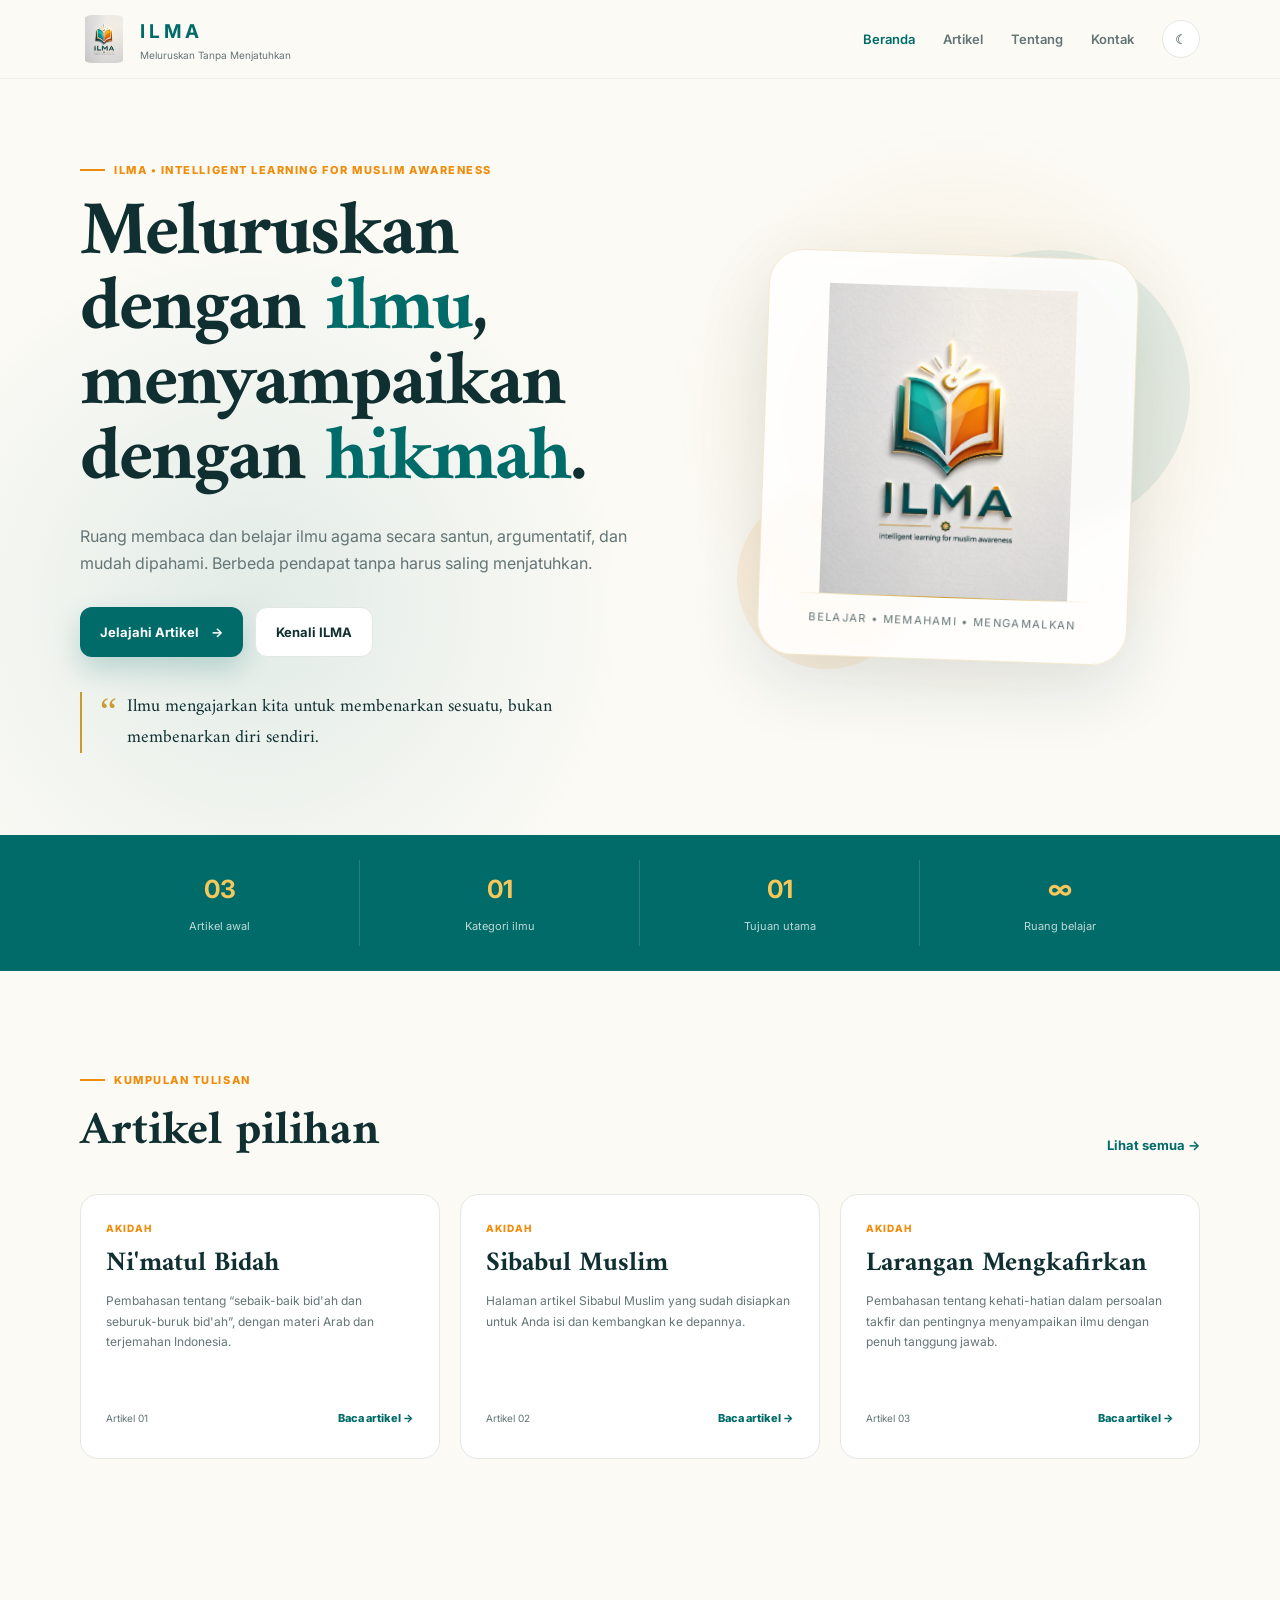
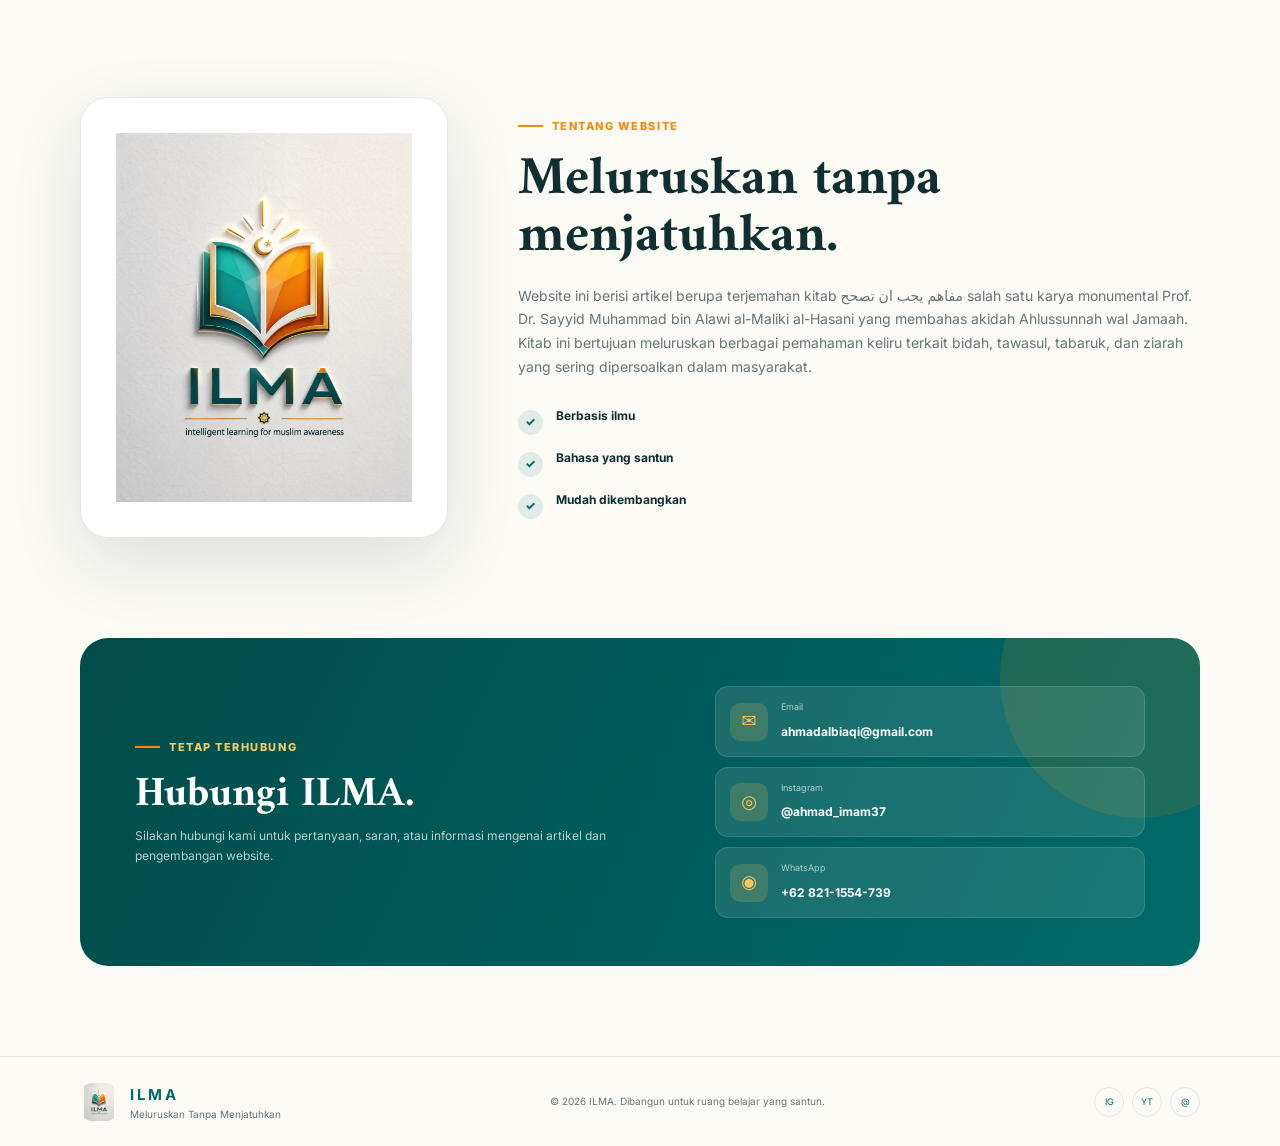
==== index.html @ 9eb2d955 "Add files via upload" ====
<!DOCTYPE html>
<html lang="id">
<head>
  <meta charset="UTF-8">
  <meta name="viewport" content="width=device-width, initial-scale=1.0">
  <meta name="description" content="Meluruskan Tanpa Menjatuhkan — ruang berbagi artikel ilmu agama dengan bahasa yang santun, ilmiah, dan mudah dipahami.">
  <title>Meluruskan Tanpa Menjatuhkan | ILMA</title>
  <link rel="preconnect" href="https://fonts.googleapis.com">
  <link rel="preconnect" href="https://fonts.gstatic.com" crossorigin>
  <link href="https://fonts.googleapis.com/css2?family=Amiri:wght@400;700&family=Inter:wght@400;500;600;700;800&display=swap" rel="stylesheet">
  <link rel="stylesheet" href="style.css">
</head>
<body id="home">
  <div class="progress" id="progress"></div>

  <header class="header" id="home">
    <div class="container nav-wrap">
      <a class="brand" href="#home" aria-label="Meluruskan Tanpa Menjatuhkan">
        <img src="logo.png" alt="Logo ILMA">
        <div>
          <strong>ILMA</strong>
          <span>Meluruskan Tanpa Menjatuhkan</span>
        </div>
      </a>

      <button class="menu-btn" id="menuBtn" aria-label="Buka menu">☰</button>
      <nav id="nav">
        <a class="active" href="#home">Beranda</a>
        <a href="#artikel">Artikel</a>
       
        <a href="#tentang">Tentang</a>
        <a href="#kontak">Kontak</a>
        <button class="theme-btn" id="themeBtn" aria-label="Ubah tema">☾</button>
      </nav>
    </div>
  </header>

  <main>
    <section class="hero">
      <div class="container hero-grid">
        <div class="hero-copy reveal">
          <div class="eyebrow"><span></span> ILMA • Intelligent Learning for Muslim Awareness</div>
          <h1>Meluruskan dengan <em>ilmu</em>, menyampaikan dengan <em>hikmah</em>.</h1>
          <p class="lead">Ruang membaca dan belajar ilmu agama secara santun, argumentatif, dan mudah dipahami. Berbeda pendapat tanpa harus saling menjatuhkan.</p>
          <div class="hero-actions">
            <a href="#artikel" class="btn primary">Jelajahi Artikel <span>→</span></a>
            <a href="#tentang" class="btn ghost">Kenali ILMA</a>
          </div>
          <div class="hero-note">
            <span class="quote-mark">“</span>
            <p>Ilmu mengajarkan kita untuk membenarkan sesuatu, bukan membenarkan diri sendiri.</p>
          </div>
        </div>
        <div class="hero-art reveal">
          <div class="orb orb-1"></div><div class="orb orb-2"></div>
          <div class="logo-card">
            <img src="logo.png" alt="Logo ILMA">
            <div class="card-line"></div>
            <p>Belajar • Memahami • Mengamalkan</p>
          </div>
        </div>
      </div>
    </section>

    <section class="stats">
      <div class="container stats-grid">
        <div><strong id="articleCount">12</strong><span>Artikel awal</span></div>
        <div><strong>01</strong><span>Kategori ilmu</span></div>
        <div><strong>01</strong><span>Tujuan utama</span></div>
        <div><strong>∞</strong><span>Ruang belajar</span></div>
      </div>
    </section>

    <section class="section" id="artikel">
      <div class="container">
        <div class="section-head">
          <div>
            <div class="eyebrow"><span></span> Kumpulan tulisan</div>
            <h2>Artikel pilihan</h2>
          </div>
          <a href="#" class="text-link" id="allArticles">Lihat semua →</a>
        </div>

       

        <div class="article-grid" id="articleGrid"></div>
        <div class="empty" id="emptyState">Artikel tidak ditemukan. Coba kata kunci lain.</div>
      </div>
    </section>

    
      <div class="container">
        <div class="section-head centered">
          <h1></h1>
          
        </div>
       
      </div>
   

    <section class="about section" id="tentang">
      <div class="container about-grid">
        <div class="about-logo"><img src="logo.png" alt="Logo ILMA"></div>
        <div>
          <div class="eyebrow"><span></span> Tentang website</div>
          <h2>Meluruskan tanpa menjatuhkan.</h2>
          <p>Website ini berisi artikel berupa terjemahan kitab مفاهم يجب ان تصحح salah satu karya monumental Prof. Dr. Sayyid Muhammad bin Alawi al-Maliki al-Hasani yang membahas akidah Ahlussunnah wal Jamaah. Kitab ini bertujuan meluruskan berbagai pemahaman keliru terkait bidah, tawasul, tabaruk, dan ziarah yang sering dipersoalkan dalam masyarakat.</p>
          <div class="principles">
            <div><span>✓</span><p><strong>Berbasis ilmu</strong></p></div>
            <div><span>✓</span><p><strong>Bahasa yang santun</strong></p></div>
            <div><span>✓</span><p><strong>Mudah dikembangkan</strong></p></div>
          </div>
        </div>
      </div>
    </section>

    <section class="newsletter" id="kontak">
      <div class="container newsletter-box contact-box">
        <div class="contact-intro">
          <div class="eyebrow light"><span></span> Tetap terhubung</div>
          <h2>Hubungi ILMA.</h2>
          <p>Silakan hubungi kami untuk pertanyaan, saran, atau informasi mengenai artikel dan pengembangan website.</p>
        </div>
        <div class="contact-list">
          <a href="mailto:ahmadalbiaqi@gmail.com" class="contact-item">
            <span class="contact-icon">✉</span><span><small>Email</small><strong>ahmadalbiaqi@gmail.com</strong></span>
          </a>
          <a href="https://instagram.com/ahmad_imam37" target="_blank" rel="noopener" class="contact-item">
            <span class="contact-icon">◎</span><span><small>Instagram</small><strong>@ahmad_imam37</strong></span>
          </a>
          <a href="https://wa.me/628211554739" target="_blank" rel="noopener" class="contact-item">
            <span class="contact-icon">◉</span><span><small>WhatsApp</small><strong>+62 821-1554-739</strong></span>
          </a>
        </div>
      </div>
    </section>
  </main>

  <footer>
    <div class="container footer-grid">
      <div class="brand footer-brand"><img src="logo.png" alt="Logo ILMA"><div><strong>ILMA</strong><span>Meluruskan Tanpa Menjatuhkan</span></div></div>
      <p>© <span id="year"></span> ILMA. Dibangun untuk ruang belajar yang santun.</p>
      <div class="socials"><a href="#" aria-label="Instagram">IG</a><a href="#" aria-label="YouTube">YT</a><a href="#" aria-label="Email">@</a></div>
    </div>
  </footer>

  <div class="modal" id="articleModal" aria-hidden="true">
    <div class="modal-backdrop" id="modalBackdrop"></div>
    <article class="modal-card">
      <button class="close" id="closeModal">×</button>
      <div class="eyebrow" id="modalCategory"><span></span> Artikel</div>
      <h2 id="modalTitle"></h2>
      <p class="modal-meta" id="modalMeta"></p>
      <div class="modal-body" id="modalBody"></div>
    </article>
  </div>

  <div class="toast" id="toast"></div>
  <script src="script.js"></script>
</body>
</html>
---- style.css ----
/* =========================================================
   ILMA - MELURUSKAN TANPA MENJATUHKAN
   RESPONSIVE CSS
========================================================= */

* {
  box-sizing: border-box;
  margin: 0;
  padding: 0;
}

:root {
  --teal: #006b68;
  --teal-dark: #004c4b;
  --orange: #ef8c0c;
  --gold: #c99a2e;

  --cream: #fbfaf5;
  --ink: #102f31;
  --muted: #647576;
  --white: #ffffff;
  --line: #e4e8e2;

  --shadow:
    0 24px 70px rgba(16, 47, 49, .12);

  --radius: 18px;
}

html {
  scroll-behavior: smooth;
  scroll-padding-top: 80px;
}

body {
  min-height: 100vh;

  font-family:
    Inter,
    system-ui,
    -apple-system,
    BlinkMacSystemFont,
    "Segoe UI",
    sans-serif;

  color: var(--ink);
  background: var(--cream);

  line-height: 1.7;

  overflow-x: hidden;

  transition:
    background .3s ease,
    color .3s ease;
}

body.dark {
  --cream: #0d1c1d;
  --ink: #edf5f1;
  --muted: #a8b9b7;
  --white: #132526;
  --line: #294142;

  background: #0d1c1d;
}

body.menu-open {
  overflow: hidden;
}

a {
  text-decoration: none;
  color: inherit;
}

button,
input,
select {
  font: inherit;
}

button {
  cursor: pointer;
}

img {
  max-width: 100%;
  display: block;
}

/* =========================================================
   CONTAINER
========================================================= */

.container {
  width: min(
    1120px,
    calc(100% - 40px)
  );

  margin-inline: auto;
}

/* =========================================================
   PROGRESS
========================================================= */

.progress {
  position: fixed;

  top: 0;
  left: 0;

  width: 0;
  height: 3px;

  background:
    linear-gradient(
      90deg,
      var(--teal),
      var(--gold),
      var(--orange)
    );

  z-index: 9999;
}

/* =========================================================
   HEADER
========================================================= */

.header {
  position: sticky;

  top: 0;

  z-index: 1000;

  background:
    rgba(251, 250, 245, .88);

  backdrop-filter: blur(18px);

  border-bottom:
    1px solid rgba(0, 0, 0, .05);

  transition:
    background .3s ease,
    border-color .3s ease;
}

.dark .header {
  background:
    rgba(13, 28, 29, .90);

  border-color:
    rgba(255, 255, 255, .06);
}

.nav-wrap {
  min-height: 78px;

  display: flex;

  align-items: center;

  justify-content: space-between;

  gap: 20px;

  position: relative;
}

/* =========================================================
   BRAND
========================================================= */

.brand {
  display: flex;

  align-items: center;

  gap: 12px;

  min-width: 0;
}

.brand img {
  width: 48px;
  height: 48px;

  object-fit: contain;

  border-radius: 12px;

  flex: none;
}

.brand strong {
  display: block;

  font-size: 19px;

  letter-spacing: .2em;

  color: var(--teal);
}

.brand span {
  display: block;

  font-size: 10px;

  color: var(--muted);

  line-height: 1.4;
}

/* =========================================================
   NAVIGATION
========================================================= */

nav {
  display: flex;

  align-items: center;

  gap: 28px;

  font-size: 13px;

  font-weight: 600;
}

nav a {
  color: var(--muted);

  transition:
    color .2s ease;
}

nav a:hover,
nav a.active {
  color: var(--teal);
}

.theme-btn,
.menu-btn {
  border:
    1px solid var(--line);

  background:
    var(--white);

  color:
    var(--ink);

  width: 38px;
  height: 38px;

  border-radius: 50%;

  display: grid;
  place-items: center;

  transition:
    .2s ease;
}

.theme-btn:hover,
.menu-btn:hover {
  background:
    var(--teal);

  color:
    #fff;

  border-color:
    var(--teal);

  transform:
    translateY(-2px);
}

.menu-btn {
  display: none;

  font-size: 20px;

  line-height: 1;
}

/* =========================================================
   HERO
========================================================= */

.hero {
  overflow: hidden;

  min-height: 650px;

  display: flex;

  align-items: center;

  position: relative;

  background:
    radial-gradient(
      circle at 75% 45%,
      rgba(239, 140, 12, .12),
      transparent 28%
    ),

    radial-gradient(
      circle at 20% 70%,
      rgba(0, 107, 104, .10),
      transparent 32%
    );
}

.hero-grid {
  display: grid;

  grid-template-columns:
    minmax(0, 1.05fr)
    minmax(0, .95fr);

  gap: 60px;

  align-items: center;

  padding: 82px 0;
}

.hero-copy {
  min-width: 0;
}

.eyebrow {
  display: flex;

  align-items: center;

  gap: 9px;

  color: var(--orange);

  font-size: 11px;

  font-weight: 800;

  text-transform: uppercase;

  letter-spacing: .14em;

  margin-bottom: 17px;
}

.eyebrow span {
  width: 25px;
  height: 2px;

  background:
    var(--orange);

  display: inline-block;

  flex: none;
}

.hero h1 {
  font-family:
    Amiri,
    Georgia,
    serif;

  font-size:
    clamp(48px, 6vw, 78px);

  line-height:
    .98;

  letter-spacing:
    -.025em;

  font-weight:
    700;

  max-width:
    700px;
}

.hero h1 em {
  font-style: normal;

  color:
    var(--teal);
}

.lead {
  font-size: 16px;

  color:
    var(--muted);

  max-width:
    600px;

  margin:
    25px 0 30px;
}

.hero-actions {
  display: flex;

  gap: 12px;

  flex-wrap: wrap;
}

.btn {
  display: inline-flex;

  align-items: center;

  justify-content: center;

  gap: 12px;

  border: 0;

  border-radius: 12px;

  padding:
    13px 20px;

  font-weight: 700;

  font-size: 13px;

  transition:
    .25s ease;

  min-height: 46px;
}

.btn.primary {
  background:
    var(--teal);

  color:
    white;

  box-shadow:
    0 12px 28px
    rgba(0, 107, 104, .22);
}

.btn.primary:hover {
  transform:
    translateY(-2px);

  background:
    var(--teal-dark);
}

.btn.ghost {
  border:
    1px solid var(--line);

  background:
    var(--white);

  color:
    var(--ink);
}

.btn.ghost:hover {
  border-color:
    var(--teal);

  color:
    var(--teal);
}

.hero-note {
  margin-top: 35px;

  padding-left: 18px;

  border-left:
    2px solid var(--gold);

  display: flex;

  gap: 10px;

  max-width: 530px;
}

.quote-mark {
  font-family: Georgia;

  font-size: 38px;

  line-height: 1;

  color:
    var(--gold);

  flex: none;
}

.hero-note p {
  font-family:
    Amiri,
    Georgia,
    serif;

  font-size: 18px;
}

/* =========================================================
   HERO ART
========================================================= */

.hero-art {
  min-height: 460px;

  display: grid;

  place-items: center;

  position: relative;
}

.logo-card {
  width:
    min(370px, 82%);

  padding:
    32px 35px 28px;

  background:
    rgba(255, 255, 255, .82);

  border:
    1px solid
    rgba(201, 154, 46, .22);

  border-radius: 35px;

  box-shadow:
    var(--shadow);

  transform:
    rotate(2deg);

  text-align:
    center;

  position:
    relative;

  z-index: 2;

  backdrop-filter:
    blur(8px);
}

.dark .logo-card {
  background:
    rgba(19, 37, 38, .90);
}

.logo-card img {
  width: 100%;

  height: 310px;

  object-fit:
    contain;
}

.card-line {
  height: 1px;

  background:
    linear-gradient(
      90deg,
      transparent,
      var(--gold),
      transparent
    );
}

.logo-card p {
  font-size: 11px;

  letter-spacing: .12em;

  color:
    var(--muted);

  margin-top: 14px;

  text-transform: uppercase;
}

.orb {
  position: absolute;

  border-radius: 50%;

  pointer-events: none;
}

.orb-1 {
  width: 280px;
  height: 280px;

  background:
    rgba(0, 107, 104, .09);

  top: 5%;
  right: 2%;
}

.orb-2 {
  width: 180px;
  height: 180px;

  background:
    rgba(239, 140, 12, .10);

  bottom: 4%;
  left: 8%;
}

/* =========================================================
   STATS
========================================================= */

.stats {
  background:
    var(--teal);

  color:
    white;
}

.stats-grid {
  display:
    grid;

  grid-template-columns:
    repeat(4, 1fr);

  padding:
    25px 0;
}

.stats-grid div {
  padding:
    8px 25px;

  border-right:
    1px solid
    rgba(255, 255, 255, .15);

  text-align:
    center;
}

.stats-grid div:last-child {
  border: 0;
}

.stats strong {
  display: block;

  font-size: 25px;

  color:
    #f6c75b;
}

.stats span {
  font-size: 11px;

  opacity: .75;
}

/* =========================================================
   SECTIONS
========================================================= */

.section {
  padding:
    100px 0;
}

.section-head {
  display: flex;

  align-items: end;

  justify-content: space-between;

  gap: 20px;

  margin-bottom: 38px;
}

.section-head h2,
.about h2,
.newsletter h2 {
  font-family:
    Amiri,
    Georgia,
    serif;

  font-size: 47px;

  line-height:
    1.05;
}

.text-link {
  font-size: 13px;

  font-weight: 700;

  color:
    var(--teal);

  white-space:
    nowrap;
}

/* =========================================================
   SEARCH
========================================================= */

.search-row {
  display: flex;

  gap: 12px;

  margin-bottom: 25px;
}

.search-box {
  min-height: 50px;

  display: flex;

  align-items: center;

  gap: 10px;

  background:
    var(--white);

  border:
    1px solid
    var(--line);

  border-radius:
    12px;

  padding:
    0 15px;

  flex: 1;

  min-width: 0;
}

.search-box span {
  font-size: 25px;

  color:
    var(--muted);
}

.search-box input {
  border: 0;

  outline: 0;

  background:
    transparent;

  color:
    var(--ink);

  width: 100%;

  min-width: 0;

  font-size: 13px;
}

select {
  border:
    1px solid
    var(--line);

  background:
    var(--white);

  color:
    var(--ink);

  border-radius:
    12px;

  padding:
    0 15px;

  min-width:
    170px;

  min-height:
    50px;

  outline:
    0;
}

/* =========================================================
   ARTICLE
========================================================= */

.article-grid {
  display:
    grid;

  grid-template-columns:
    repeat(3, minmax(0, 1fr));

  gap:
    20px;
}

.article {
  background:
    var(--white);

  border:
    1px solid
    var(--line);

  border-radius:
    18px;

  padding:
    25px;

  transition:
    .25s;

  display:
    flex;

  flex-direction:
    column;

  min-height:
    265px;

  overflow:
    hidden;
}

.article:hover {
  transform:
    translateY(-5px);

  box-shadow:
    0 18px 45px
    rgba(16, 47, 49, .08);

  border-color:
    rgba(0, 107, 104, .25);
}

.article-tag {
  font-size: 10px;

  color:
    var(--orange);

  font-weight:
    800;

  text-transform:
    uppercase;

  letter-spacing:
    .1em;
}

.article h3 {
  font-family:
    Amiri,
    Georgia,
    serif;

  font-size:
    27px;

  line-height:
    1.12;

  margin:
    12px 0;
}

.article p {
  font-size:
    12px;

  color:
    var(--muted);

  line-height:
    1.7;
}

.article-bottom {
  margin-top:
    auto;

  padding-top:
    20px;

  display:
    flex;

  justify-content:
    space-between;

  align-items:
    center;

  gap:
    10px;
}

.article-date {
  font-size:
    10px;

  color:
    var(--muted);
}

.read {
  border: 0;

  background: transparent;

  font-size:
    11px;

  font-weight:
    800;

  color:
    var(--teal);

  padding:
    5px 0;
}

.empty {
  display: none;

  text-align: center;

  padding:
    50px;

  color:
    var(--muted);
}

/* =========================================================
   CATEGORIES
========================================================= */

.categories {
  padding:
    100px 0;

  background:
    #f1f3ed;
}

.dark .categories {
  background:
    #122526;
}

.centered {
  justify-content:
    center;

  text-align:
    center;
}

.category-grid {
  display:
    grid;

  grid-template-columns:
    repeat(4, minmax(0, 1fr));

  gap:
    16px;
}

.category-card {
  position:
    relative;

  text-align:
    left;

  border:
    1px solid
    var(--line);

  background:
    var(--white);

  padding:
    27px;

  border-radius:
    18px;

  transition:
    .25s;

  color:
    var(--ink);

  cursor:
    pointer;
}

.category-card:hover {
  transform:
    translateY(-5px);

  border-color:
    var(--gold);

  box-shadow:
    var(--shadow);
}

.category-card b {
  font-size:
    10px;

  color:
    var(--gold);
}

.category-card span {
  display:
    block;

  font-size:
    30px;

  color:
    var(--teal);

  margin:
    16px 0 5px;
}

.category-card h3 {
  font-family:
    Amiri,
    Georgia,
    serif;

  font-size:
    28px;
}

.category-card p {
  font-size:
    11px;

  color:
    var(--muted);

  line-height:
    1.6;

  margin-top:
    4px;
}

/* =========================================================
   ABOUT
========================================================= */

.about-grid {
  display:
    grid;

  grid-template-columns:
    .7fr 1.3fr;

  gap:
    70px;

  align-items:
    center;
}

.about-logo {
  display:
    grid;

  place-items:
    center;

  background:
    var(--white);

  border:
    1px solid
    var(--line);

  border-radius:
    28px;

  padding:
    35px;

  box-shadow:
    var(--shadow);
}

.about-logo img {
  width:
    100%;

  max-width:
    320px;
}

.about h2 {
  font-size:
    54px;

  margin-bottom:
    18px;
}

.about > div > div > p {
  font-size:
    14px;

  color:
    var(--muted);
}

.principles {
  margin-top:
    28px;

  display:
    grid;

  gap:
    14px;
}

.principles > div {
  display:
    flex;

  gap:
    13px;

  align-items:
    flex-start;
}

.principles span {
  background:
    rgba(0, 107, 104, .1);

  color:
    var(--teal);

  width:
    25px;

  height:
    25px;

  border-radius:
    50%;

  display:
    grid;

  place-items:
    center;

  font-weight:
    800;

  font-size:
    12px;

  flex:
    none;

  margin-top:
    3px;
}

.principles p {
  font-size:
    12px;

  color:
    var(--muted);

  line-height:
    1.55;
}

.principles strong {
  color:
    var(--ink);
}

/* =========================================================
   CONTACT
========================================================= */

.newsletter {
  padding:
    0 0 90px;
}

.newsletter-box {
  background:
    linear-gradient(
      115deg,
      var(--teal-dark),
      var(--teal)
    );

  border-radius:
    28px;

  padding:
    48px 55px;

  color:
    white;

  display:
    flex;

  align-items:
    center;

  justify-content:
    space-between;

  gap:
    35px;

  overflow:
    hidden;

  position:
    relative;
}

.newsletter-box::after {
  content: "";

  position:
    absolute;

  width:
    280px;

  height:
    280px;

  border-radius:
    50%;

  background:
    rgba(239, 140, 12, .13);

  right:
    -80px;

  top:
    -100px;

  pointer-events:
    none;
}

.contact-intro {
  flex:
    1;

  position:
    relative;

  z-index:
    1;
}

.contact-intro h2 {
  font-family:
    Amiri,
    Georgia,
    serif;

  font-size:
    42px;

  margin:
    8px 0;
}

.contact-intro p {
  opacity:
    .72;

  font-size:
    12px;

  max-width:
    500px;
}

.eyebrow.light {
  color:
    #f4c967;
}

.contact-list {
  width:
    min(430px, 100%);

  display:
    grid;

  gap:
    10px;

  position:
    relative;

  z-index:
    1;
}

.contact-item {
  display:
    flex;

  align-items:
    center;

  gap:
    13px;

  text-decoration:
    none;

  color:
    white;

  background:
    rgba(255, 255, 255, .10);

  border:
    1px solid
    rgba(255, 255, 255, .12);

  border-radius:
    13px;

  padding:
    12px 14px;

  transition:
    .2s;

  min-width:
    0;
}

.contact-item:hover {
  transform:
    translateX(4px);

  background:
    rgba(255, 255, 255, .16);
}

.contact-icon {
  width:
    38px;

  height:
    38px;

  display:
    grid;

  place-items:
    center;

  border-radius:
    10px;

  background:
    rgba(246, 199, 91, .16);

  color:
    #f6c75b;

  font-size:
    18px;

  flex:
    none;
}

.contact-item small {
  display:
    block;

  font-size:
    9px;

  opacity:
    .65;

  margin-bottom:
    2px;
}

.contact-item strong {
  font-size:
    12px;

  word-break:
    break-word;
}

/* =========================================================
   FOOTER
========================================================= */

footer {
  border-top:
    1px solid
    var(--line);

  padding:
    25px 0;
}

.footer-grid {
  display:
    flex;

  align-items:
    center;

  justify-content:
    space-between;

  gap:
    20px;
}

.footer-brand img {
  width:
    38px;

  height:
    38px;
}

.footer-brand strong {
  font-size:
    15px;
}

.footer-grid > p {
  font-size:
    10px;

  color:
    var(--muted);

  text-align:
    center;
}

.socials {
  display:
    flex;

  gap:
    8px;
}

.socials a {
  width:
    30px;

  height:
    30px;

  border:
    1px solid
    var(--line);

  border-radius:
    50%;

  display:
    grid;

  place-items:
    center;

  font-size:
    9px;

  color:
    var(--teal);
}

/* =========================================================
   MODAL
========================================================= */

.modal {
  position:
    fixed;

  inset:
    0;

  z-index:
    5000;

  display:
    none;

  align-items:
    center;

  justify-content:
    center;

  padding:
    20px;
}

.modal.show {
  display:
    flex;
}

.modal-backdrop {
  position:
    absolute;

  inset:
    0;

  background:
    rgba(4, 20, 20, .72);

  backdrop-filter:
    blur(6px);
}

.modal-card {
  position:
    relative;

  z-index:
    1;

  width:
    min(720px, 100%);

  max-height:
    85vh;

  overflow:
    auto;

  background:
    var(--white);

  border-radius:
    24px;

  padding:
    40px;

  box-shadow:
    var(--shadow);
}

.close {
  position:
    absolute;

  right:
    18px;

  top:
    15px;

  border:
    0;

  background:
    transparent;

  color:
    var(--muted);

  font-size:
    28px;

  width:
    40px;

  height:
    40px;
}

.close:hover {
  color:
    var(--orange);
}

.modal-card h2 {
  font-family:
    Amiri,
    Georgia,
    serif;

  font-size:
    42px;

  line-height:
    1.1;

  margin:
    8px 0;
}

.modal-meta {
  font-size:
    11px;

  color:
    var(--muted);

  margin-bottom:
    25px;
}

.modal-body {
  font-size:
    14px;

  color:
    var(--muted);
}

.modal-body p {
  margin-bottom:
    16px;
}

.modal-read {
  display:
    inline-flex !important;

  margin-top:
    10px;
}

/* =========================================================
   TOAST
========================================================= */

.toast {
  position:
    fixed;

  right:
    20px;

  bottom:
    20px;

  background:
    var(--ink);

  color:
    var(--white);

  padding:
    13px 18px;

  border-radius:
    10px;

  font-size:
    12px;

  transform:
    translateY(100px);

  opacity:
    0;

  transition:
    .3s;

  z-index:
    8000;
}

.toast.show {
  transform:
    translateY(0);

  opacity:
    1;
}

/* =========================================================
   REVEAL ANIMATION
========================================================= */

.reveal {
  opacity:
    0;

  transform:
    translateY(18px);

  transition:
    .7s ease;
}

.reveal.visible {
  opacity:
    1;

  transform:
    none;
}

/* =========================================================
   TABLET
========================================================= */

@media (max-width: 900px) {

  .container {
    width:
      min(
        100% - 32px,
        1120px
      );
  }

  .nav-wrap {
    min-height:
      70px;
  }

  /* Mobile navigation */

  .menu-btn {
    display:
      grid;
  }

  nav {
    display:
      none;

    position:
      absolute;

    top:
      calc(100% + 1px);

    left:
      -16px;

    right:
      -16px;

    background:
      var(--white);

    border-bottom:
      1px solid
      var(--line);

    padding:
      18px 16px 22px;

    flex-direction:
      column;

    align-items:
      stretch;

    gap:
      4px;

    box-shadow:
      0 18px 35px
      rgba(16, 47, 49, .08);
  }

  nav.open {
    display:
      flex;
  }

  nav a {
    width:
      100%;

    padding:
      12px 10px;

    border-radius:
      10px;
  }

  nav a:hover {
    background:
      rgba(0, 107, 104, .07);
  }

  .theme-btn {
    margin-top:
      8px;

    width:
      42px;

    height:
      42px;
  }

  /* Hero */

  .hero {
    min-height:
      auto;
  }

  .hero-grid {
    grid-template-columns:
      1fr;

    gap:
      40px;

    padding:
      65px 0;
  }

  .hero-copy {
    text-align:
      center;
  }

  .eyebrow {
    justify-content:
      center;
  }

  .hero h1 {
    max-width:
      760px;

    margin-inline:
      auto;
  }

  .lead {
    margin-inline:
      auto;
  }

  .hero-actions {
    justify-content:
      center;
  }

  .hero-note {
    margin-inline:
      auto;

    text-align:
      left;
  }

  .hero-art {
    min-height:
      390px;
  }

  /* Stats */

  .stats-grid {
    grid-template-columns:
      repeat(2, 1fr);
  }

  .stats-grid div {
    border-right:
      1px solid
      rgba(255, 255, 255, .15);
  }

  .stats-grid div:nth-child(2) {
    border-right:
      0;
  }

  .stats-grid div:nth-child(3),
  .stats-grid div:nth-child(4) {
    margin-top:
      8px;
  }

  /* Articles */

  .article-grid {
    grid-template-columns:
      repeat(2, minmax(0, 1fr));
  }

  /* Categories */

  .category-grid {
    grid-template-columns:
      repeat(2, minmax(0, 1fr));
  }

  /* About */

  .about-grid {
    grid-template-columns:
      1fr;

    gap:
      45px;
  }

  .about-logo {
    max-width:
      430px;

    width:
      100%;

    margin-inline:
      auto;
  }

  /* Contact */

  .newsletter-box {
    display:
      block;

    padding:
      42px 35px;
  }

  .contact-list {
    margin-top:
      28px;

    width:
      100%;
  }

}

/* =========================================================
   MOBILE
========================================================= */

@media (max-width: 600px) {

  body {
    font-size:
      14px;
  }

  .container {
    width:
      calc(100% - 28px);
  }

  /* Header */

  .nav-wrap {
    min-height:
      66px;
  }

  .brand {
    gap:
      9px;
  }

  .brand img {
    width:
      39px;

    height:
      39px;
  }

  .brand strong {
    font-size:
      15px;

    letter-spacing:
      .16em;
  }

  .brand span {
    font-size:
      8px;
  }

  nav {
    left:
      -14px;

    right:
      -14px;
  }

  /* Hero */

  .hero-grid {
    padding:
      52px 0 60px;

    gap:
      30px;
  }

  .eyebrow {
    font-size:
      8px;

    letter-spacing:
      .10em;

    margin-bottom:
      13px;

    gap:
      6px;
  }

  .eyebrow span {
    width:
      18px;
  }

  .hero h1 {
    font-size:
      clamp(
        38px,
        12vw,
        54px
      );

    line-height:
      1.04;
  }

  .lead {
    font-size:
      13px;

    line-height:
      1.75;

    margin:
      18px auto 23px;
  }

  .hero-actions {
    display:
      grid;

    grid-template-columns:
      1fr;

    width:
      min(100%, 330px);

    margin-inline:
      auto;
  }

  .btn {
    width:
      100%;

    min-height:
      45px;

    padding:
      11px 15px;
  }

  .hero-note {
    margin-top:
      26px;

    padding-left:
      12px;

    gap:
      7px;
  }

  .quote-mark {
    font-size:
      30px;
  }

  .hero-note p {
    font-size:
      15px;

    line-height:
      1.7;
  }

  /* Hero image */

  .hero-art {
    min-height:
      300px;
  }

  .logo-card {
    width:
      min(290px, 82%);

    padding:
      20px 20px 17px;

    border-radius:
      25px;
  }

  .logo-card img {
    height:
      220px;
  }

  .logo-card p {
    font-size:
      8px;

    margin-top:
      10px;
  }

  .orb-1 {
    width:
      190px;

    height:
      190px;
  }

  .orb-2 {
    width:
      120px;

    height:
      120px;
  }

  /* Stats */

  .stats-grid {
    padding:
      15px 0;
  }

  .stats-grid div {
    padding:
      8px 10px;
  }

  .stats strong {
    font-size:
      20px;
  }

  .stats span {
    font-size:
      9px;
  }

  /* Sections */

  .section,
  .categories {
    padding:
      65px 0;
  }

  .section-head {
    display:
      block;

    margin-bottom:
      24px;
  }

  .section-head h2,
  .about h2 {
    font-size:
      39px;

    line-height:
      1.1;
  }

  .text-link {
    display:
      inline-block;

    margin-top:
      12px;

    font-size:
      11px;
  }

  /* Search */

  .search-row {
    display:
      block;

    margin-bottom:
      20px;
  }

  .search-box {
    width:
      100%;

    min-height:
      48px;

    margin-bottom:
      9px;
  }

  select {
    width:
      100%;

    min-height:
      48px;
  }

  /* Articles */

  .article-grid {
    grid-template-columns:
      1fr;

    gap:
      14px;
  }

  .article {
    min-height:
      230px;

    padding:
      20px;

    border-radius:
      16px;
  }

  .article h3 {
    font-size:
      25px;
  }

  .article p {
    font-size:
      11px;
  }

  /* Categories */

  .category-grid {
    grid-template-columns:
      1fr;

    gap:
      12px;
  }

  .category-card {
    padding:
      21px;

    border-radius:
      15px;
  }

  .category-card h3 {
    font-size:
      25px;
  }

  /* About */

  .about h2 {
    font-size:
      38px;
  }

  .about > div > div > p {
    font-size:
      13px;

    line-height:
      1.75;
  }

  .principles {
    margin-top:
      22px;
  }

  .principles p {
    font-size:
      11px;
  }

  /* Contact */

  .newsletter {
    padding:
      0 0 60px;
  }

  .newsletter-box {
    padding:
      32px 20px;

    border-radius:
      22px;
  }

  .contact-intro h2 {
    font-size:
      35px;
  }

  .contact-intro p {
    font-size:
      11px;

    line-height:
      1.7;
  }

  .contact-list {
    margin-top:
      22px;
  }

  .contact-item {
    padding:
      10px;

    gap:
      10px;
  }

  .contact-icon {
    width:
      34px;

    height:
      34px;

    font-size:
      15px;
  }

  .contact-item strong {
    font-size:
      10px;
  }

  /* Footer */

  footer {
    padding:
      20px 0;
  }

  .footer-grid {
    flex-direction:
      column;

    align-items:
      center;

    text-align:
      center;
  }

  .footer-brand {
    margin-inline:
      auto;
  }

  .footer-grid > p {
    order:
      3;

    font-size:
      9px;
  }

  .socials {
    align-self:
      center;
  }

  /* Modal */

  .modal {
    padding:
      10px;
  }

  .modal-card {
    width:
      100%;

    max-height:
      90vh;

    padding:
      55px 20px 25px;

    border-radius:
      20px;
  }

  .modal-card h2 {
    font-size:
      34px;
  }

  .modal-body {
    font-size:
      13px;

    line-height:
      1.8;
  }

  .modal-read {
    width:
      100%;
  }

  /* Toast */

  .toast {
    left:
      50%;

    right:
      auto;

    bottom:
      15px;

    transform:
      translate(-50%, 100px);

    width:
      max-content;

    max-width:
      calc(100% - 30px);

    text-align:
      center;
  }

  .toast.show {
    transform:
      translate(-50%, 0);
  }
}

/* =========================================================
   EXTRA SMALL PHONE
   320px - 380px
========================================================= */

@media (max-width: 380px) {

  .container {
    width:
      calc(100% - 20px);
  }

  .brand strong {
    font-size:
      13px;
  }

  .brand span {
    font-size:
      7px;
  }

  .hero h1 {
    font-size:
      36px;
  }

  .hero-art {
    min-height:
      270px;
  }

  .logo-card {
    width:
      84%;

    padding:
      17px;
  }

  .logo-card img {
    height:
      190px;
  }

  .stats strong {
    font-size:
      18px;
  }

  .stats span {
    font-size:
      8px;
  }

  .section,
  .categories {
    padding:
      55px 0;
  }

  .section-head h2,
  .about h2 {
    font-size:
      34px;
  }

  .article {
    padding:
      18px;
  }

  .article h3 {
    font-size:
      23px;
  }

  .contact-item strong {
    font-size:
      9px;
  }
}

/* =========================================================
   ACCESSIBILITY
========================================================= */

button:focus-visible,
a:focus-visible,
input:focus-visible,
select:focus-visible {
  outline:
    3px solid
    rgba(0, 107, 104, .35);

  outline-offset:
    2px;
}

/* =========================================================
   SELECTION
========================================================= */

::selection {
  background:
    var(--gold);

  color:
    #fff;
}
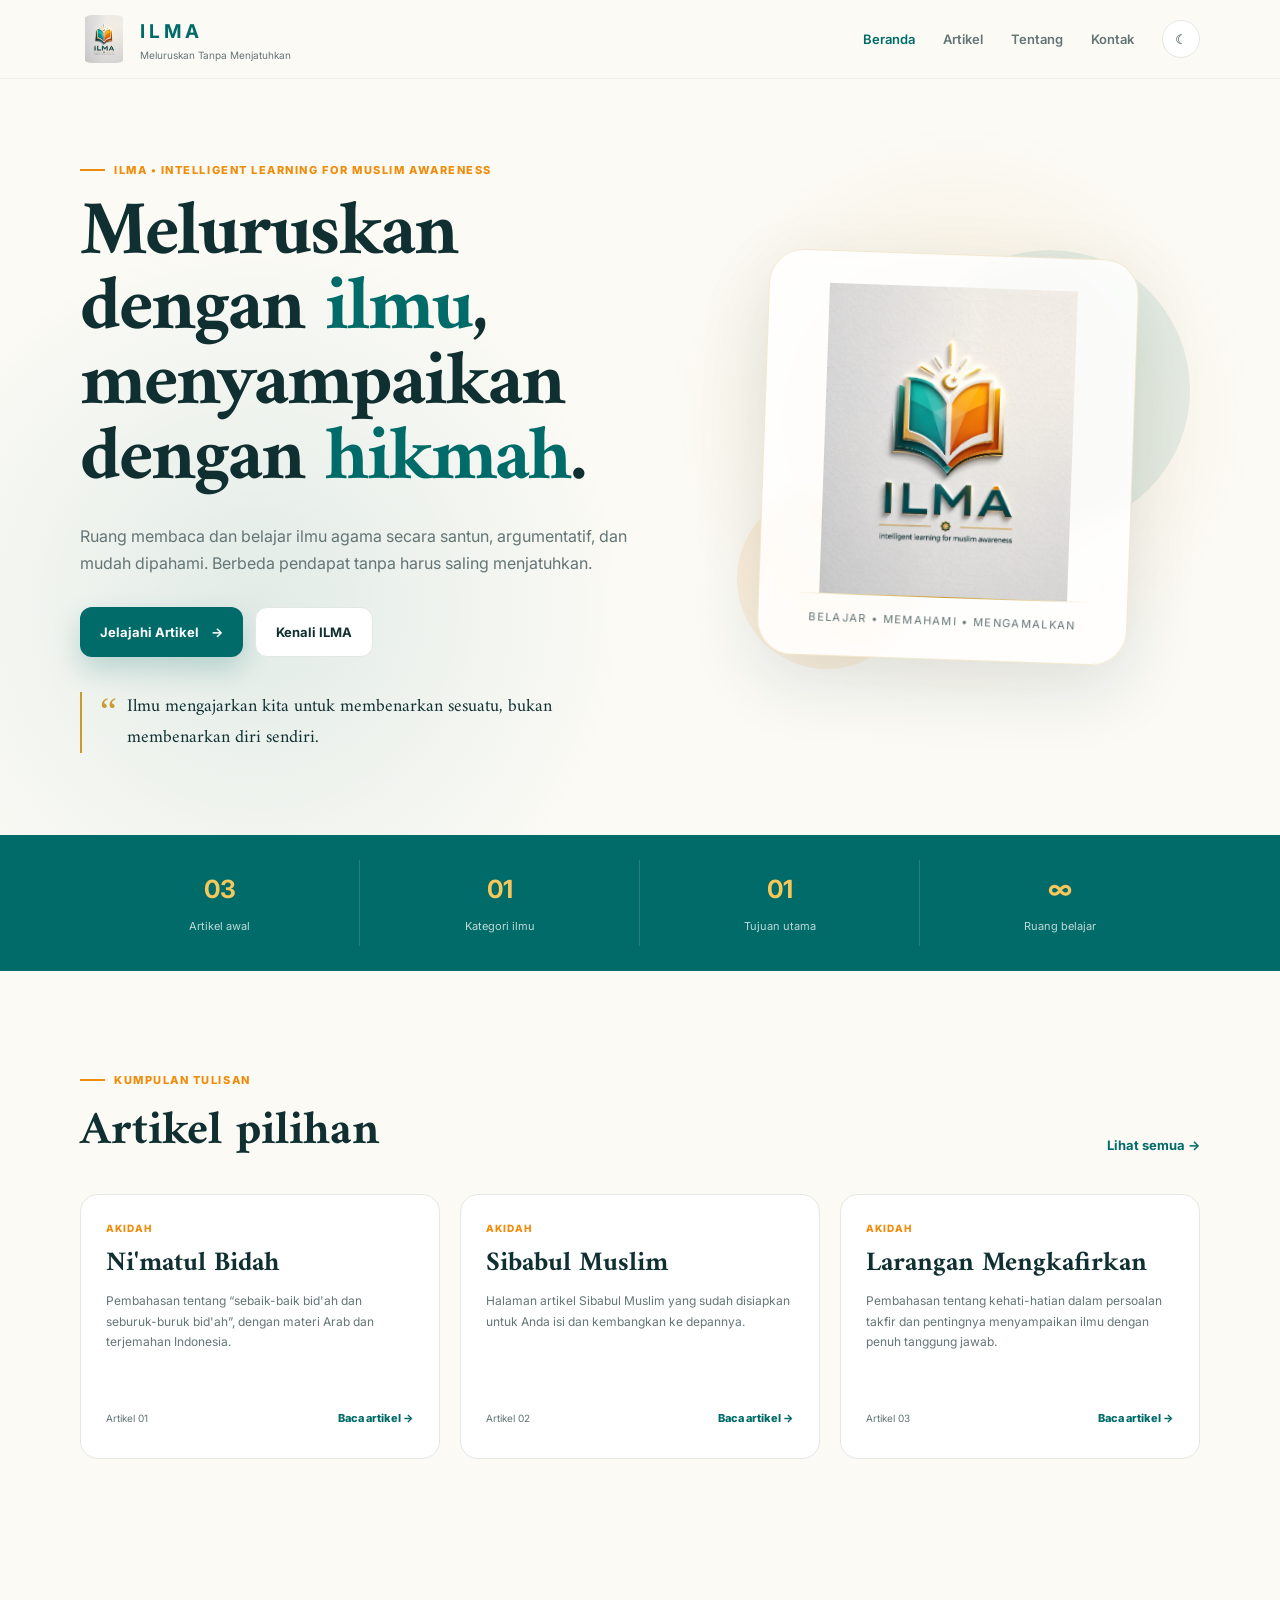
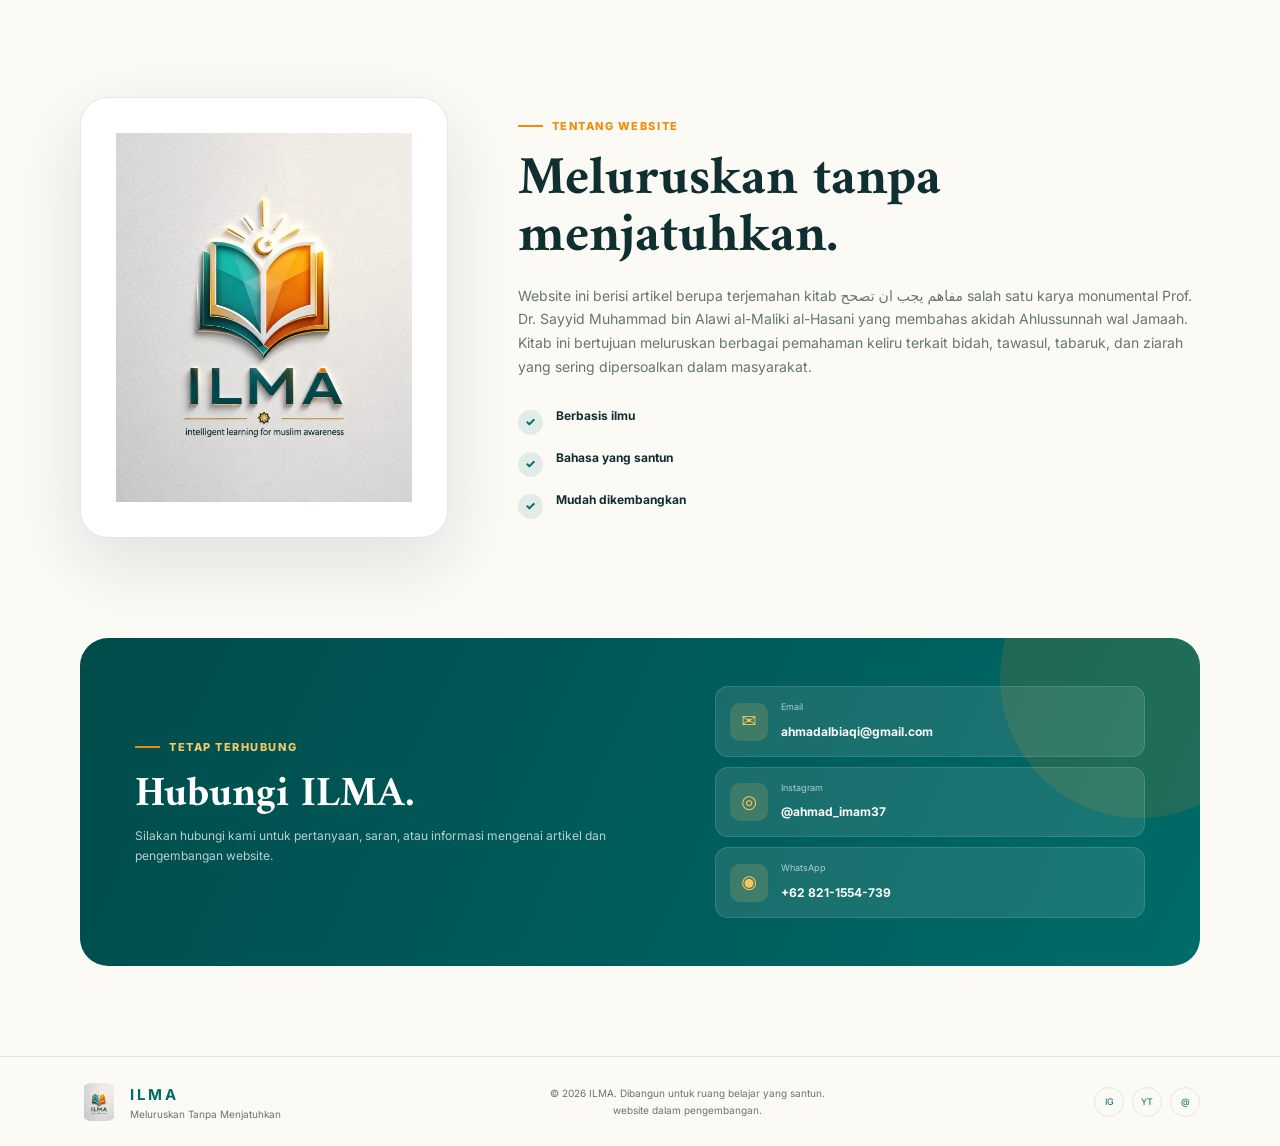
==== commit 18fe8ea6: "Update index.html" ====
--- a/index.html
+++ b/index.html
@@ -139,8 +139,8 @@
   <footer>
     <div class="container footer-grid">
       <div class="brand footer-brand"><img src="logo.png" alt="Logo ILMA"><div><strong>ILMA</strong><span>Meluruskan Tanpa Menjatuhkan</span></div></div>
-      <p>© <span id="year"></span> ILMA. Dibangun untuk ruang belajar yang santun.</p>
-      <div class="socials"><a href="#" aria-label="Instagram">IG</a><a href="#" aria-label="YouTube">YT</a><a href="#" aria-label="Email">@</a></div>
+      <p>© <span id="year"></span> ILMA. Dibangun untuk ruang belajar yang santun.  <br>website dalam pengembangan.</p>
+      <div class="socials"><a href="https://instagram.com/ahmad_imam37" aria-label="Instagram">IG</a><a href="#" aria-label="YouTube">YT</a><a href="#" aria-label="Email">@</a></div>
     </div>
   </footer>
 
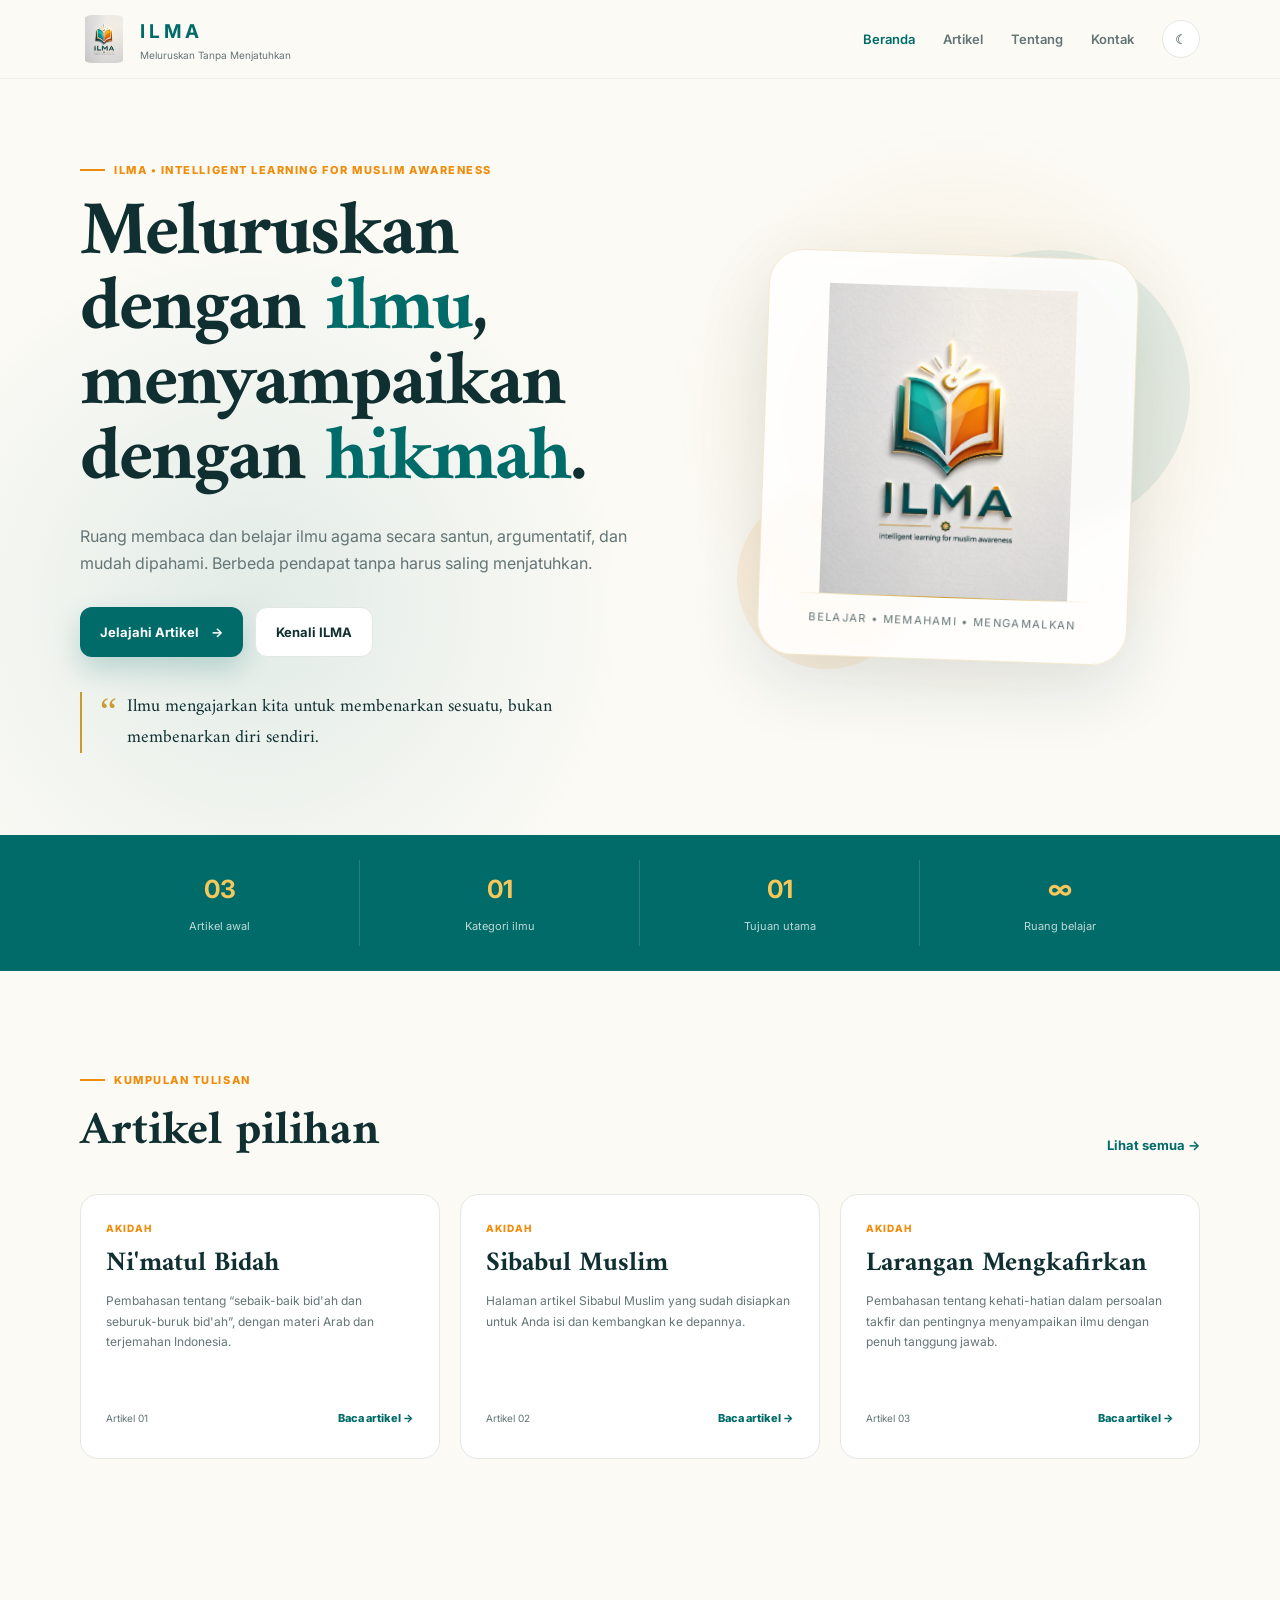
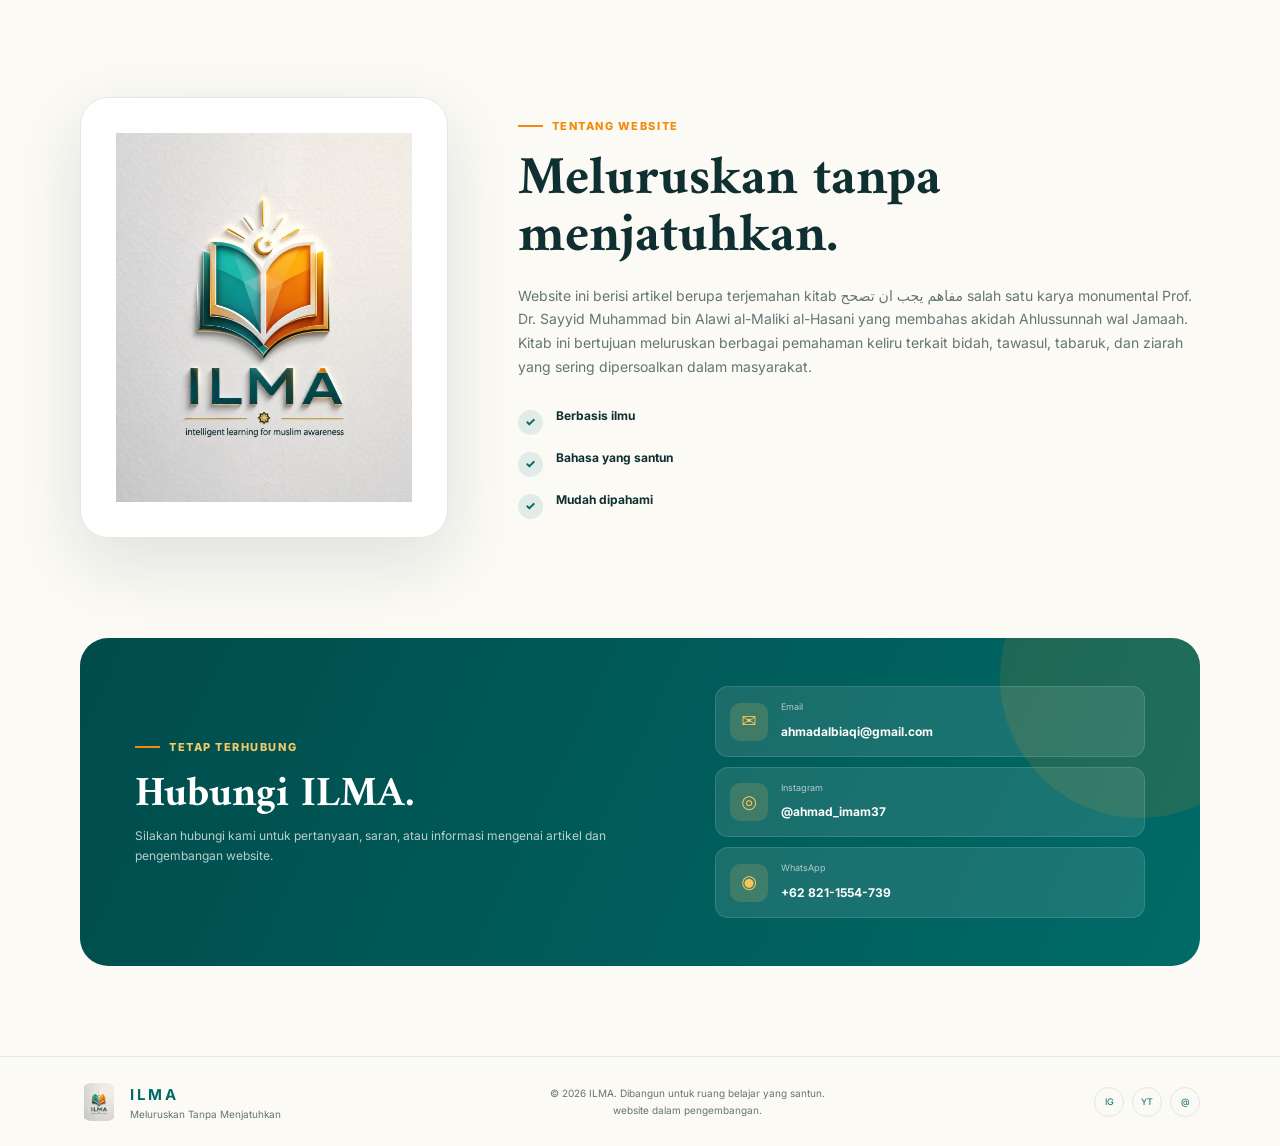
==== commit d8627467: "Update index.html" ====
--- a/index.html
+++ b/index.html
@@ -108,7 +108,7 @@
           <div class="principles">
             <div><span>✓</span><p><strong>Berbasis ilmu</strong></p></div>
             <div><span>✓</span><p><strong>Bahasa yang santun</strong></p></div>
-            <div><span>✓</span><p><strong>Mudah dikembangkan</strong></p></div>
+            <div><span>✓</span><p><strong>Mudah dipahami</strong></p></div>
           </div>
         </div>
       </div>
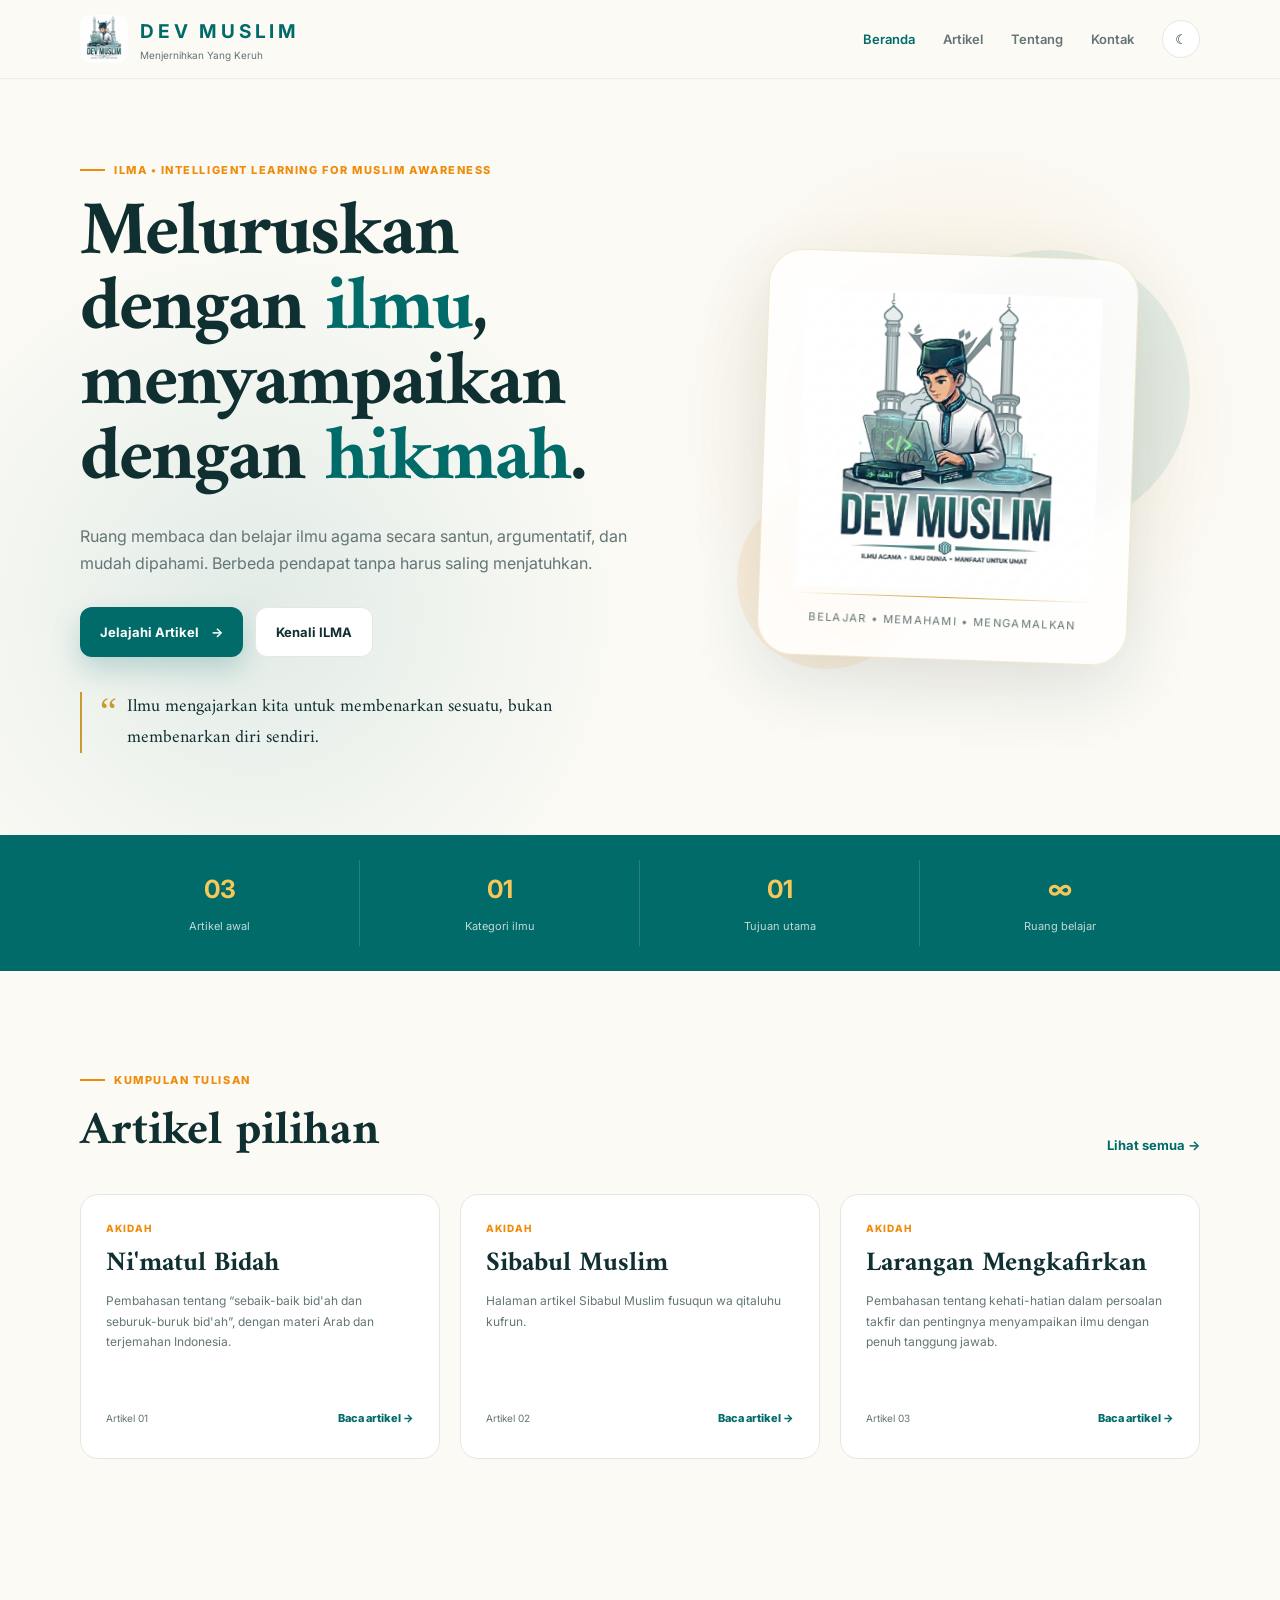
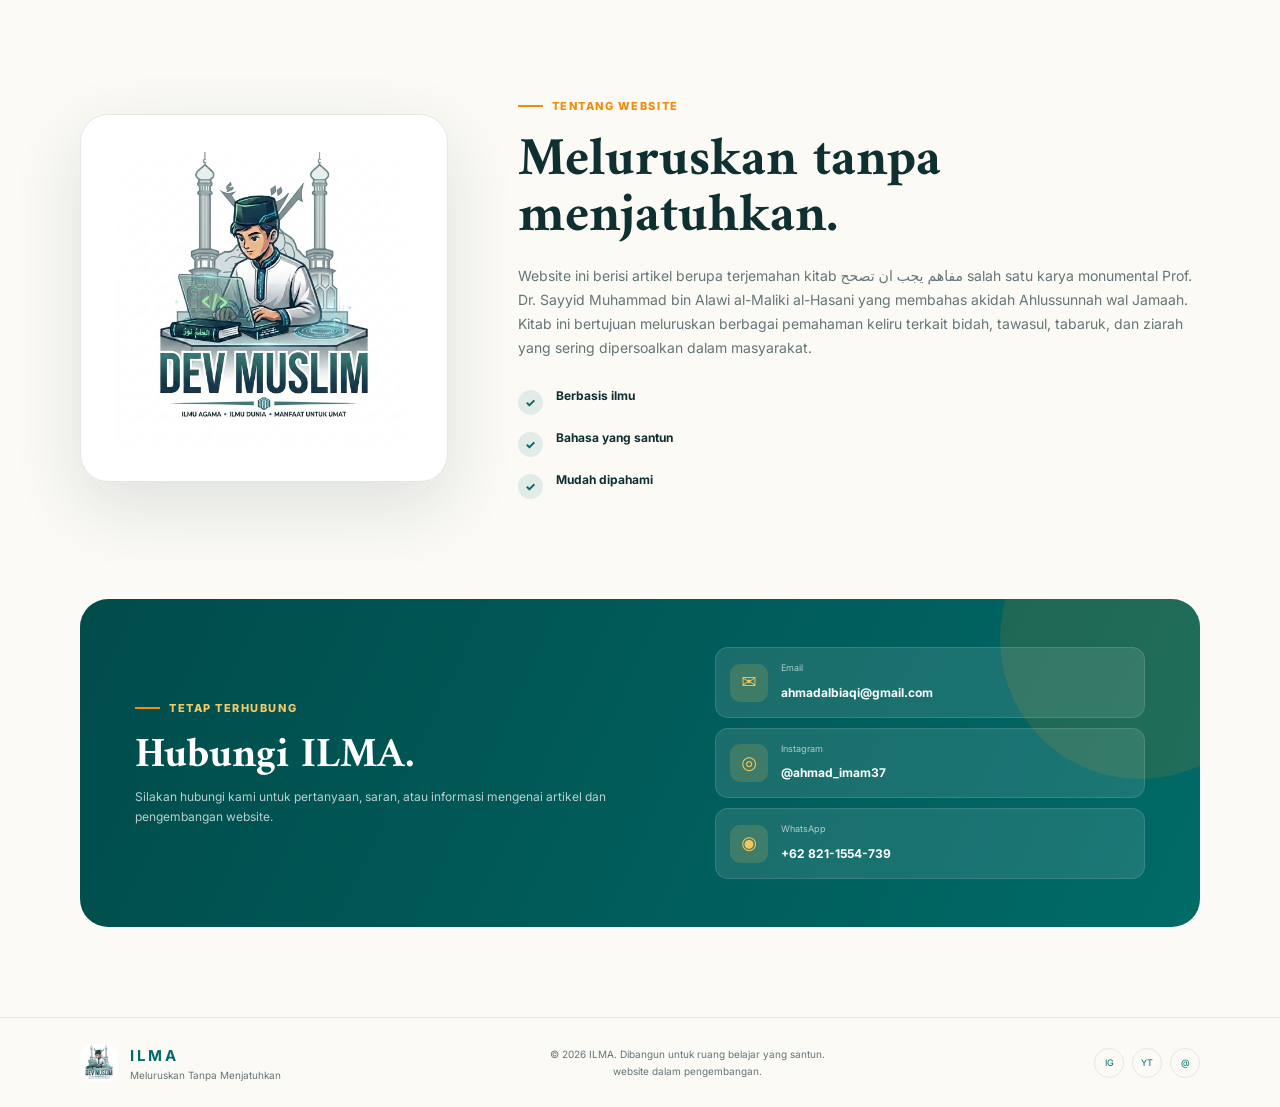
==== commit a5f570d3: "Update index.html" ====
--- a/index.html
+++ b/index.html
@@ -18,8 +18,8 @@
       <a class="brand" href="#home" aria-label="Meluruskan Tanpa Menjatuhkan">
         <img src="logo.png" alt="Logo ILMA">
         <div>
-          <strong>ILMA</strong>
-          <span>Meluruskan Tanpa Menjatuhkan</span>
+          <strong>DEV MUSLIM</strong>
+          <span>Menjernihkan Yang Keruh</span>
         </div>
       </a>
 
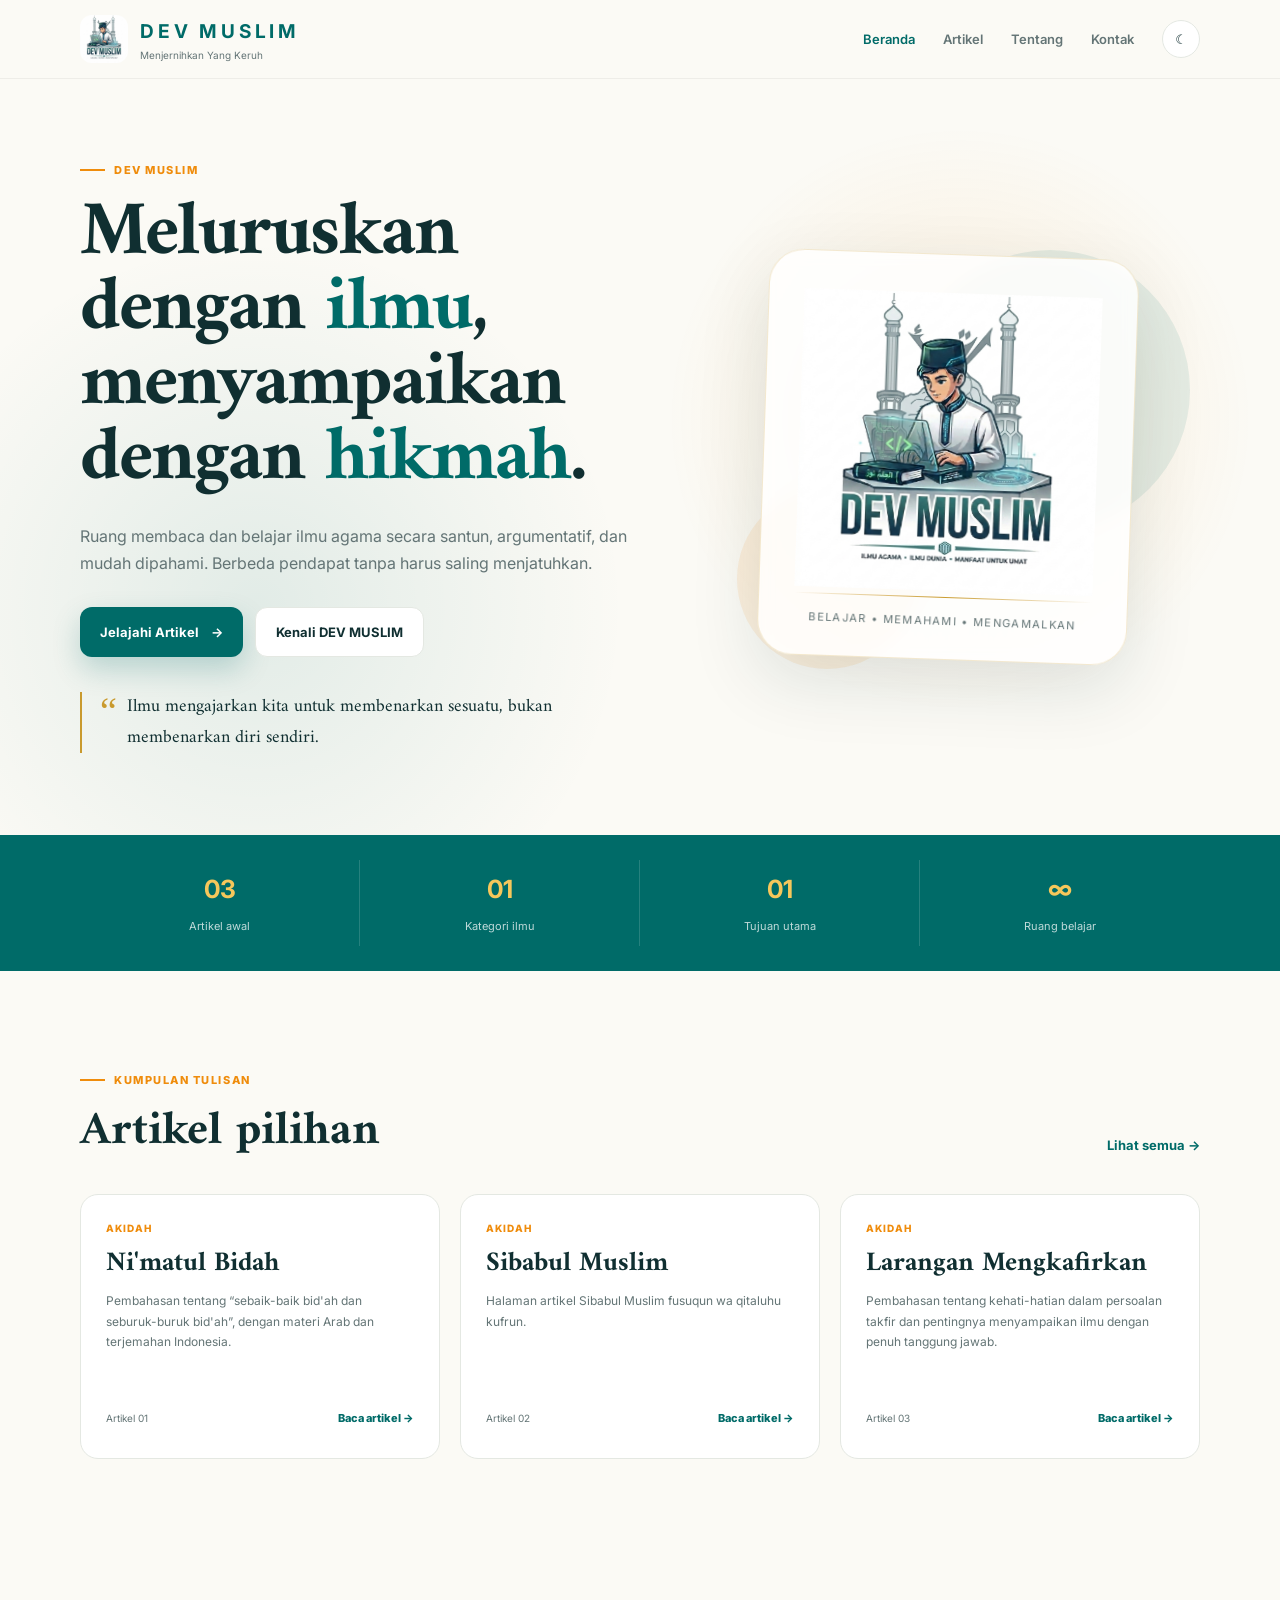
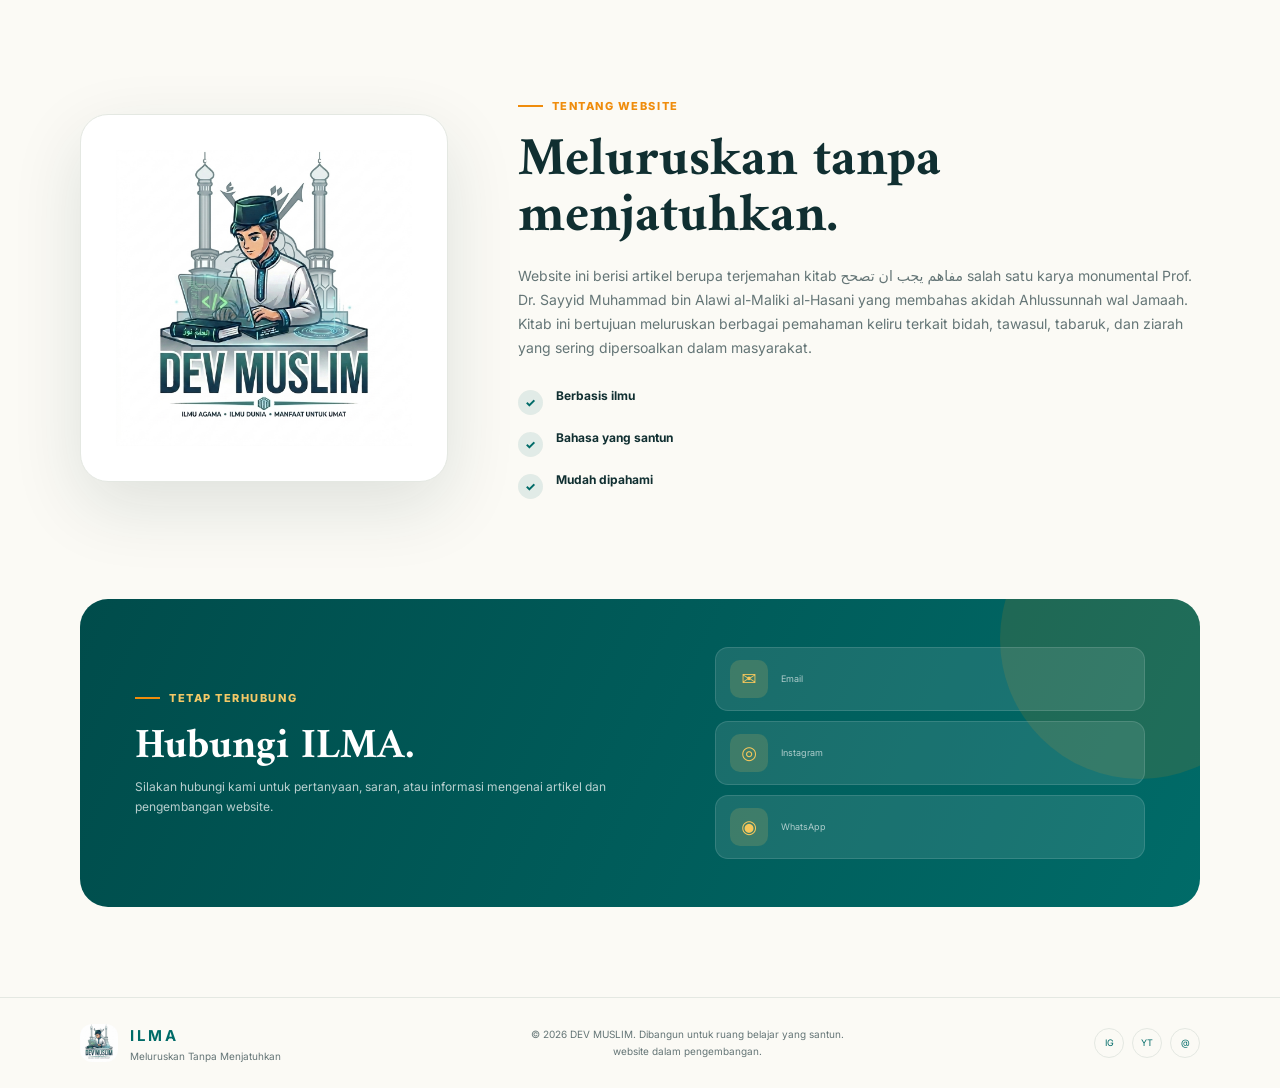
==== commit 7fd534f8: "Update index.html" ====
--- a/index.html
+++ b/index.html
@@ -39,12 +39,12 @@
     <section class="hero">
       <div class="container hero-grid">
         <div class="hero-copy reveal">
-          <div class="eyebrow"><span></span> ILMA • Intelligent Learning for Muslim Awareness</div>
+          <div class="eyebrow"><span></span> DEV MUSLIM </div>
           <h1>Meluruskan dengan <em>ilmu</em>, menyampaikan dengan <em>hikmah</em>.</h1>
           <p class="lead">Ruang membaca dan belajar ilmu agama secara santun, argumentatif, dan mudah dipahami. Berbeda pendapat tanpa harus saling menjatuhkan.</p>
           <div class="hero-actions">
             <a href="#artikel" class="btn primary">Jelajahi Artikel <span>→</span></a>
-            <a href="#tentang" class="btn ghost">Kenali ILMA</a>
+            <a href="#tentang" class="btn ghost">Kenali DEV MUSLIM</a>
           </div>
           <div class="hero-note">
             <span class="quote-mark">“</span>
@@ -123,13 +123,13 @@
         </div>
         <div class="contact-list">
           <a href="mailto:ahmadalbiaqi@gmail.com" class="contact-item">
-            <span class="contact-icon">✉</span><span><small>Email</small><strong>ahmadalbiaqi@gmail.com</strong></span>
+            <span class="contact-icon">✉</span><span><small>Email</small><strong></strong></span>
           </a>
           <a href="https://instagram.com/ahmad_imam37" target="_blank" rel="noopener" class="contact-item">
-            <span class="contact-icon">◎</span><span><small>Instagram</small><strong>@ahmad_imam37</strong></span>
+            <span class="contact-icon">◎</span><span><small>Instagram</small><strong></strong></span>
           </a>
           <a href="https://wa.me/628211554739" target="_blank" rel="noopener" class="contact-item">
-            <span class="contact-icon">◉</span><span><small>WhatsApp</small><strong>+62 821-1554-739</strong></span>
+            <span class="contact-icon">◉</span><span><small>WhatsApp</small><strong></strong></span>
           </a>
         </div>
       </div>
@@ -139,7 +139,7 @@
   <footer>
     <div class="container footer-grid">
       <div class="brand footer-brand"><img src="logo.png" alt="Logo ILMA"><div><strong>ILMA</strong><span>Meluruskan Tanpa Menjatuhkan</span></div></div>
-      <p>© <span id="year"></span> ILMA. Dibangun untuk ruang belajar yang santun.  <br>website dalam pengembangan.</p>
+      <p>© <span id="year"></span> DEV MUSLIM. Dibangun untuk ruang belajar yang santun.  <br>website dalam pengembangan.</p>
       <div class="socials"><a href="https://instagram.com/ahmad_imam37" aria-label="Instagram">IG</a><a href="#" aria-label="YouTube">YT</a><a href="#" aria-label="Email">@</a></div>
     </div>
   </footer>
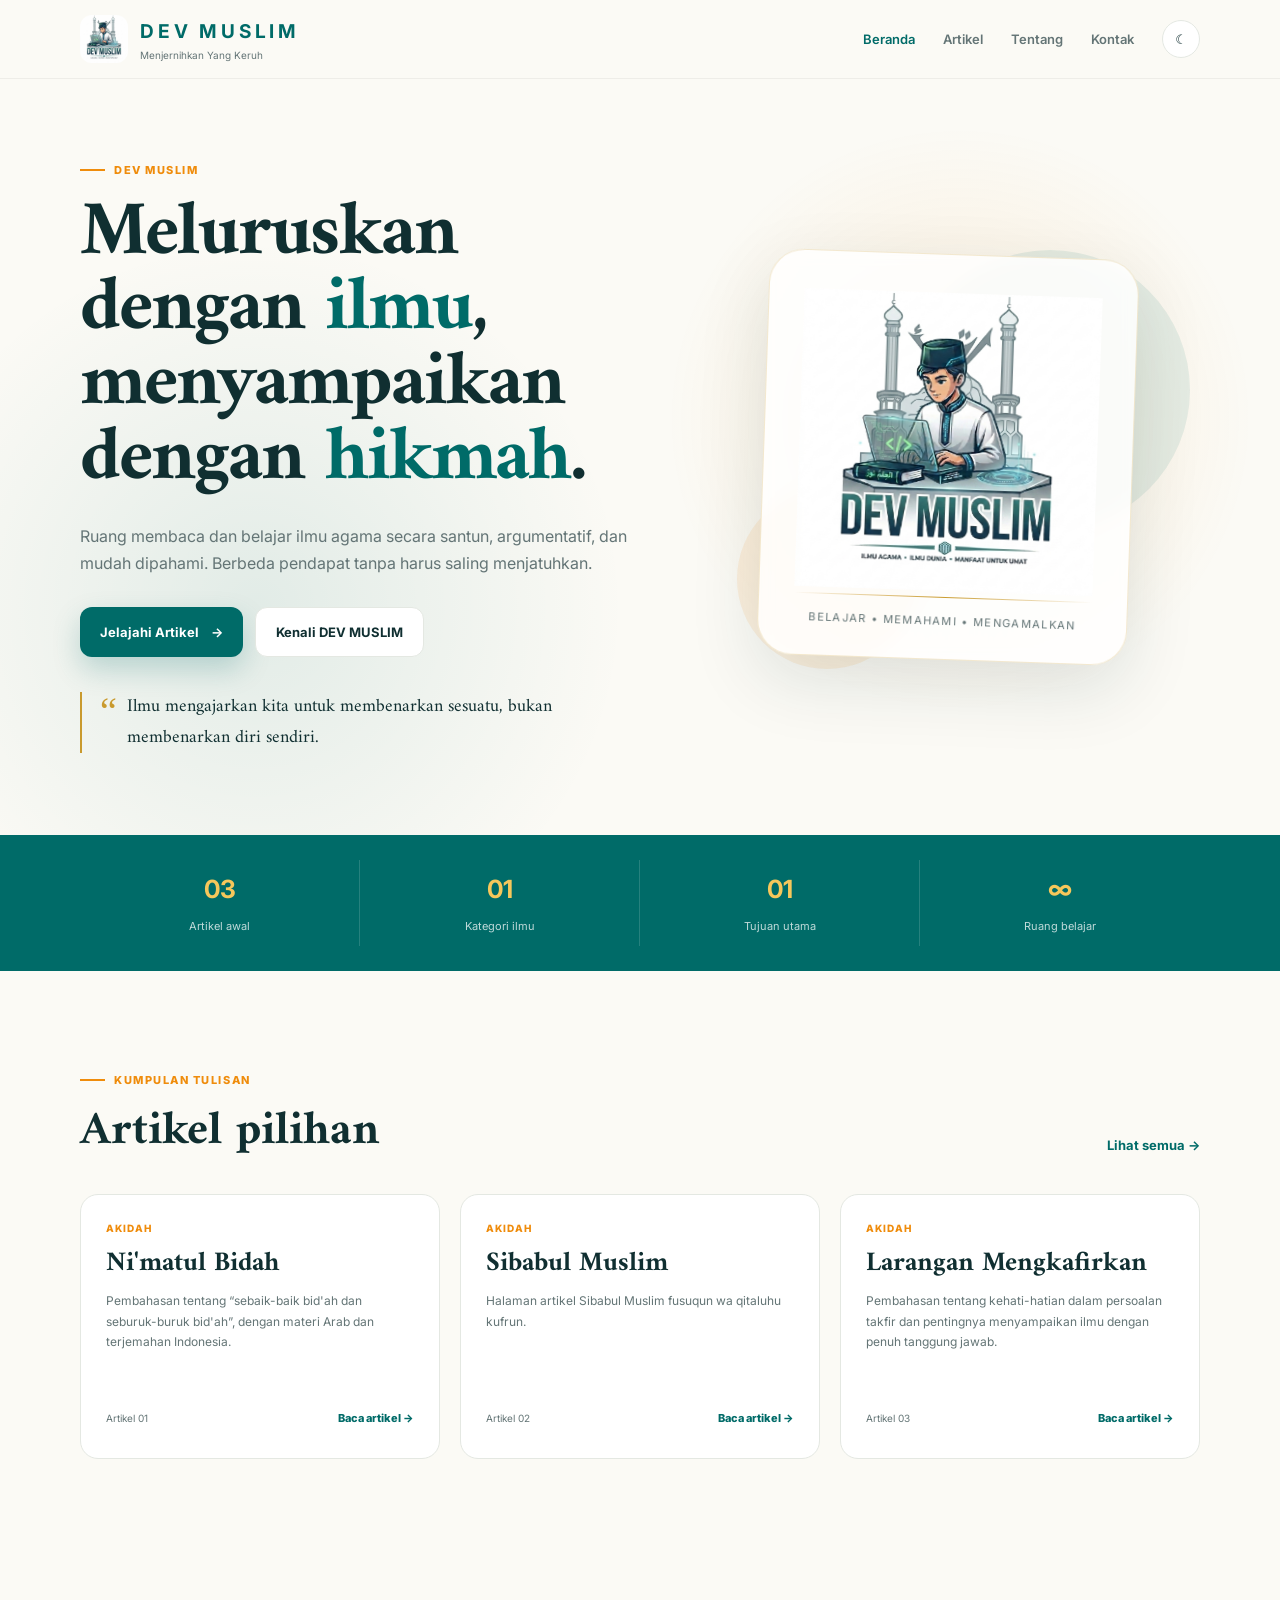
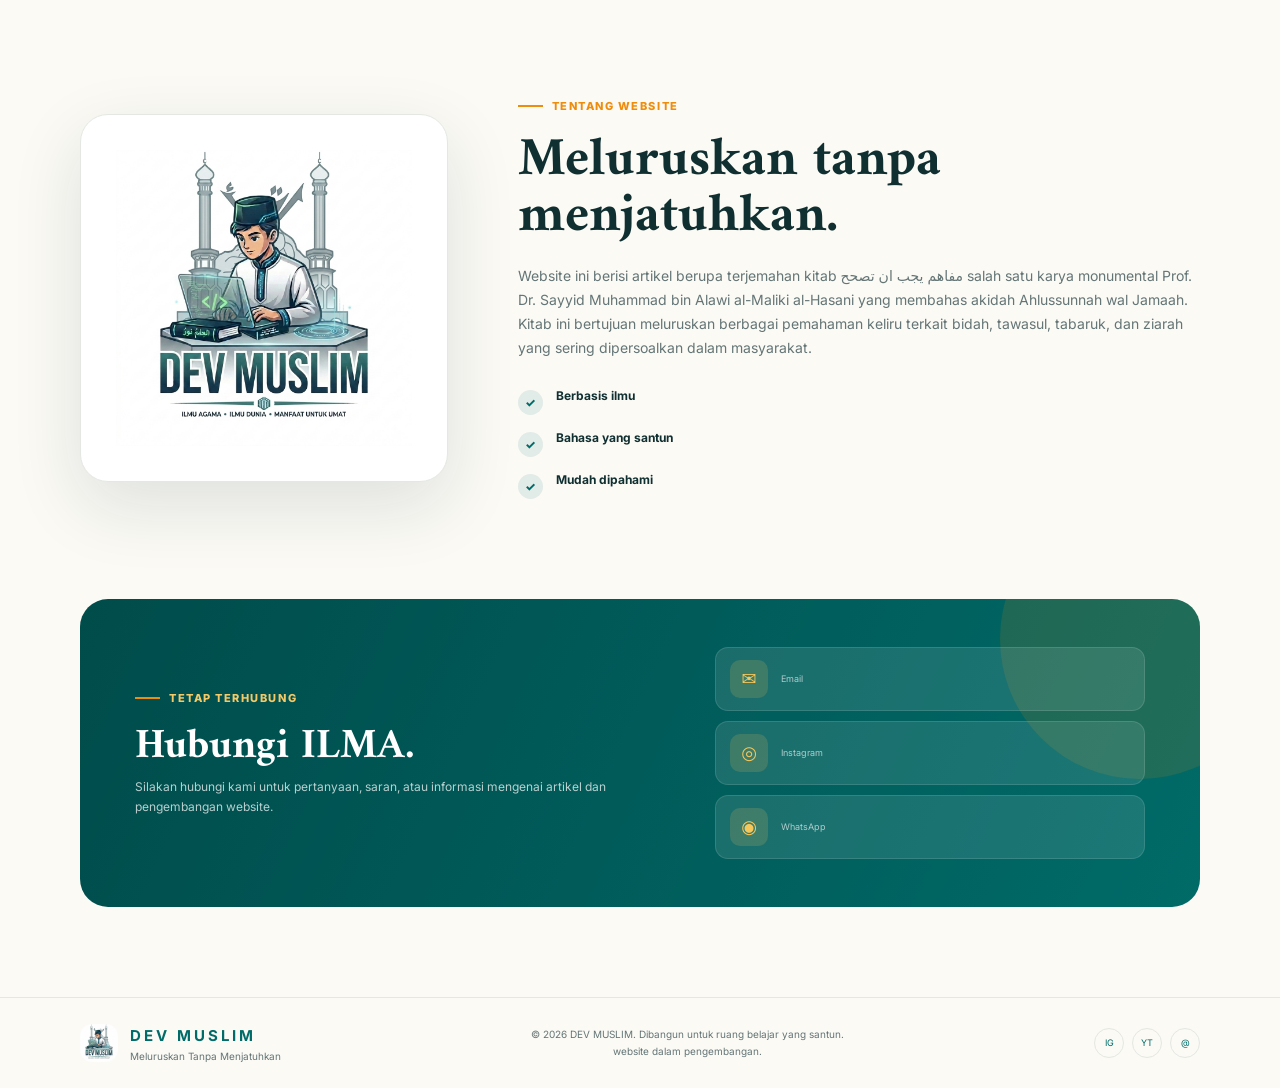
==== commit 26ddee9f: "Update index.html" ====
--- a/index.html
+++ b/index.html
@@ -138,7 +138,7 @@
 
   <footer>
     <div class="container footer-grid">
-      <div class="brand footer-brand"><img src="logo.png" alt="Logo ILMA"><div><strong>ILMA</strong><span>Meluruskan Tanpa Menjatuhkan</span></div></div>
+      <div class="brand footer-brand"><img src="logo.png" alt="Logo ILMA"><div><strong>DEV MUSLIM</strong><span>Meluruskan Tanpa Menjatuhkan</span></div></div>
       <p>© <span id="year"></span> DEV MUSLIM. Dibangun untuk ruang belajar yang santun.  <br>website dalam pengembangan.</p>
       <div class="socials"><a href="https://instagram.com/ahmad_imam37" aria-label="Instagram">IG</a><a href="#" aria-label="YouTube">YT</a><a href="#" aria-label="Email">@</a></div>
     </div>
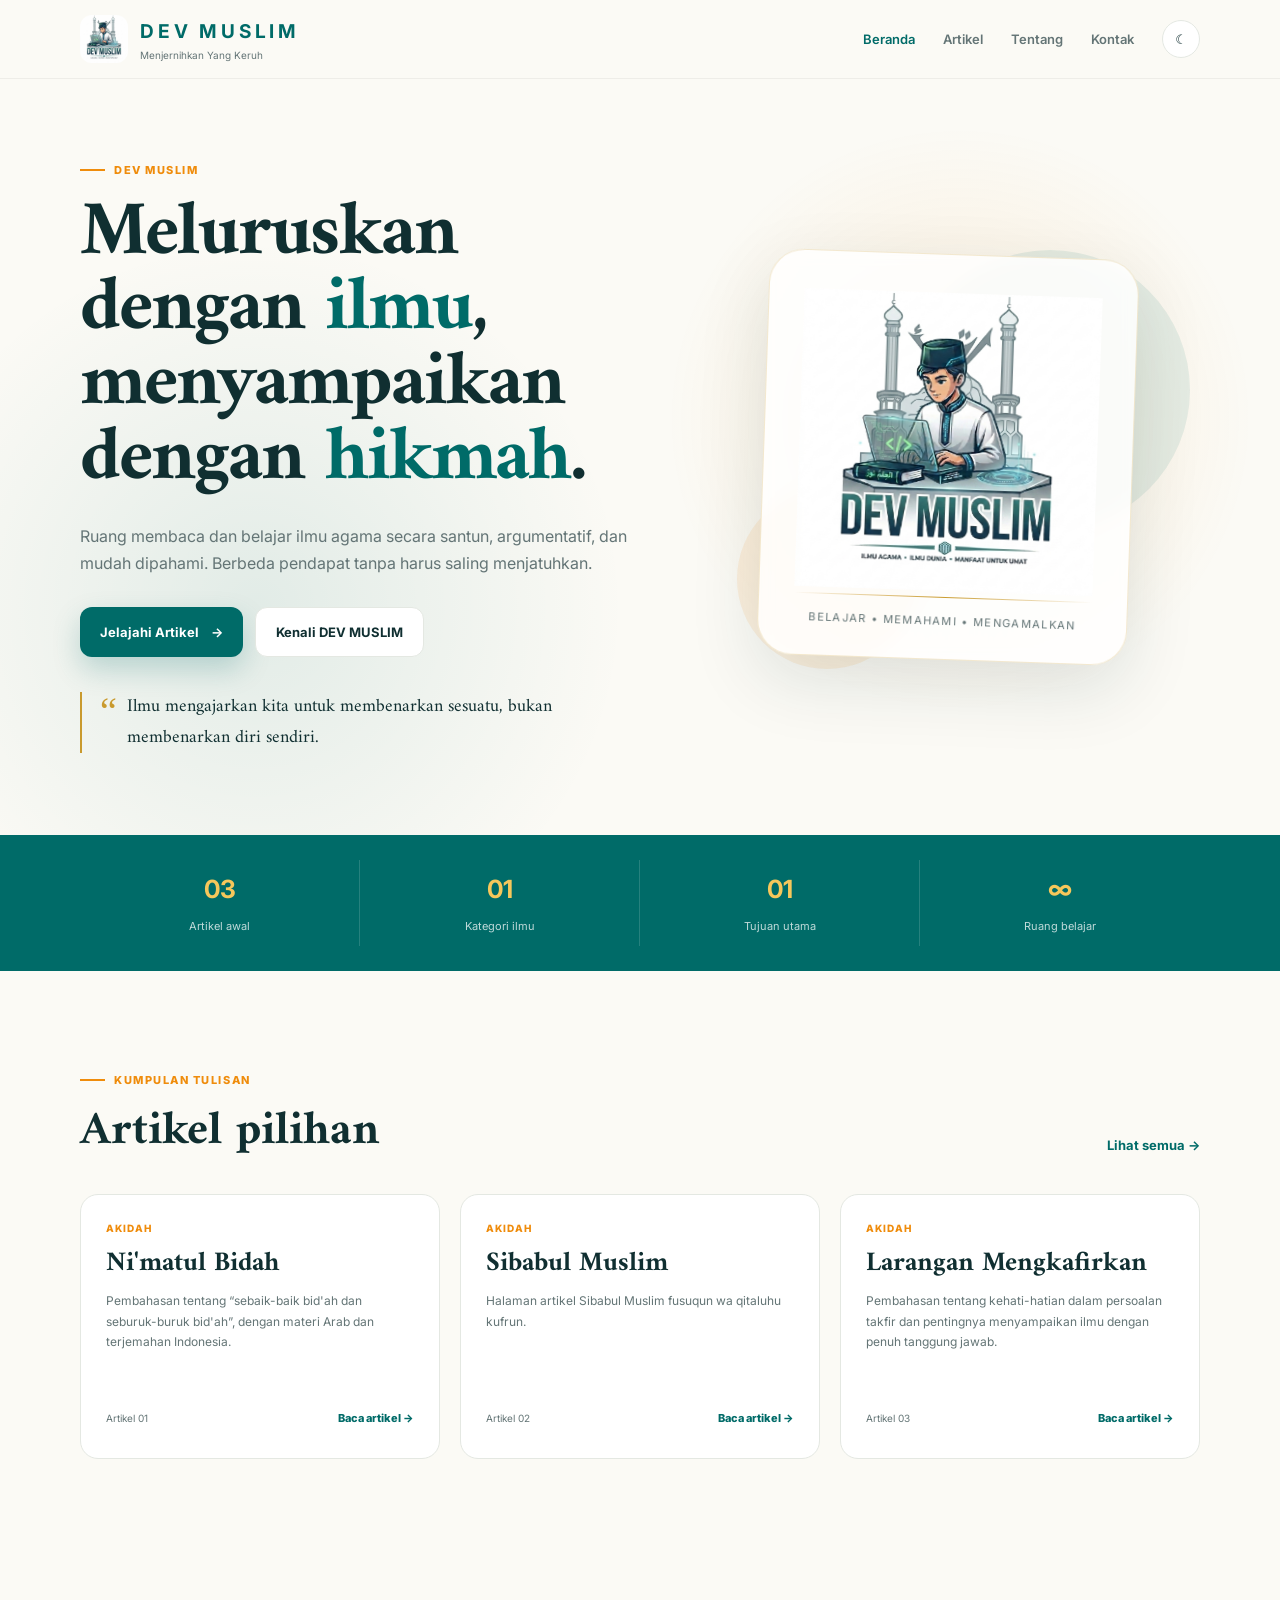
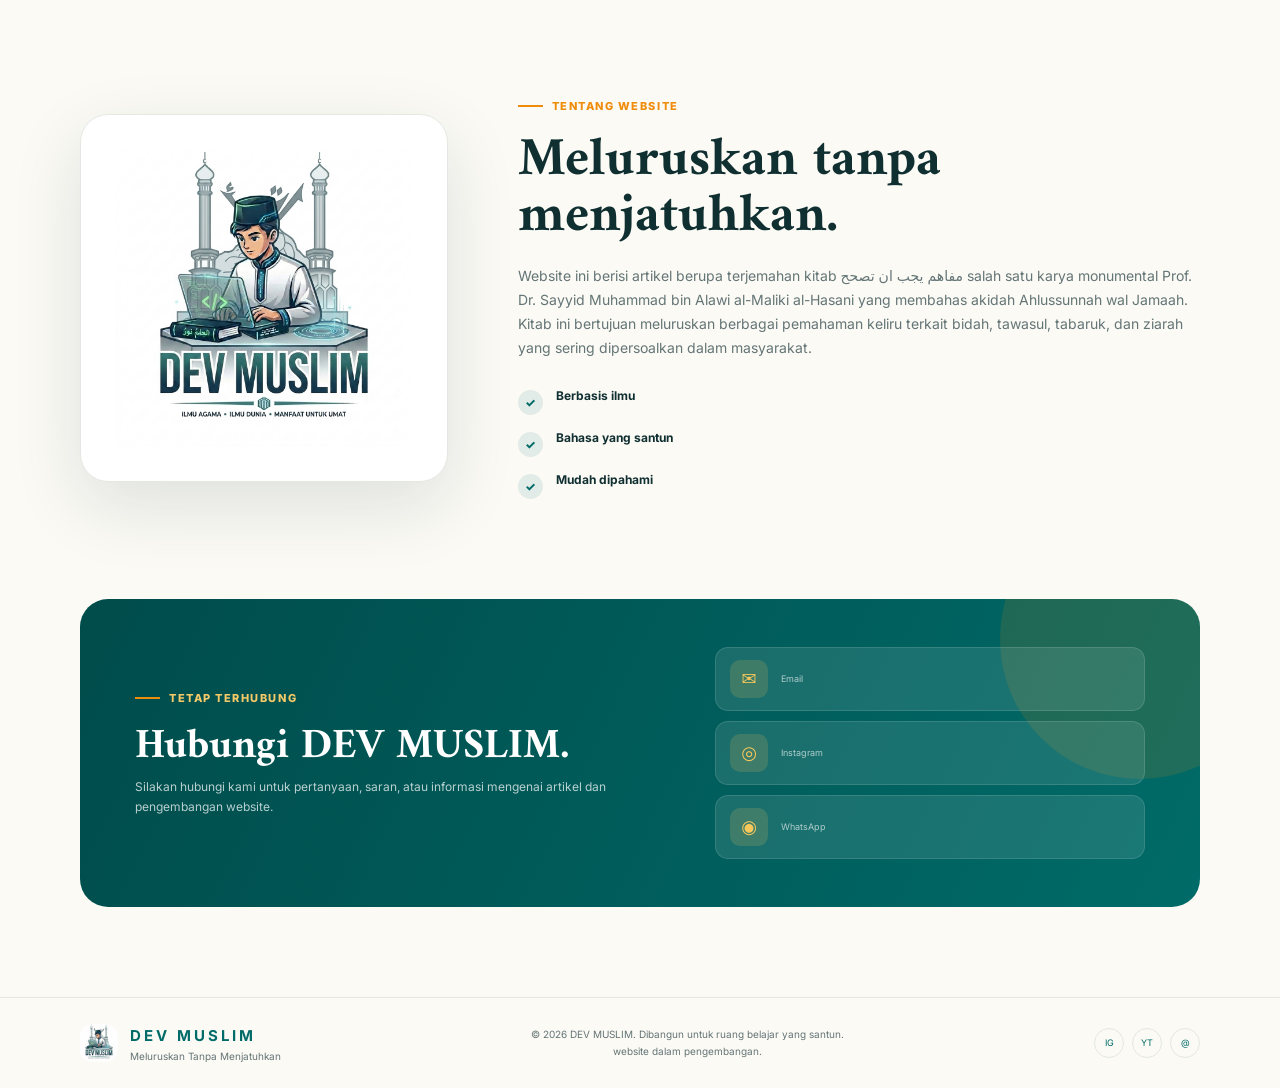
==== commit 1e348252: "Update index.html" ====
--- a/index.html
+++ b/index.html
@@ -118,7 +118,7 @@
       <div class="container newsletter-box contact-box">
         <div class="contact-intro">
           <div class="eyebrow light"><span></span> Tetap terhubung</div>
-          <h2>Hubungi ILMA.</h2>
+          <h2>Hubungi DEV MUSLIM.</h2>
           <p>Silakan hubungi kami untuk pertanyaan, saran, atau informasi mengenai artikel dan pengembangan website.</p>
         </div>
         <div class="contact-list">
